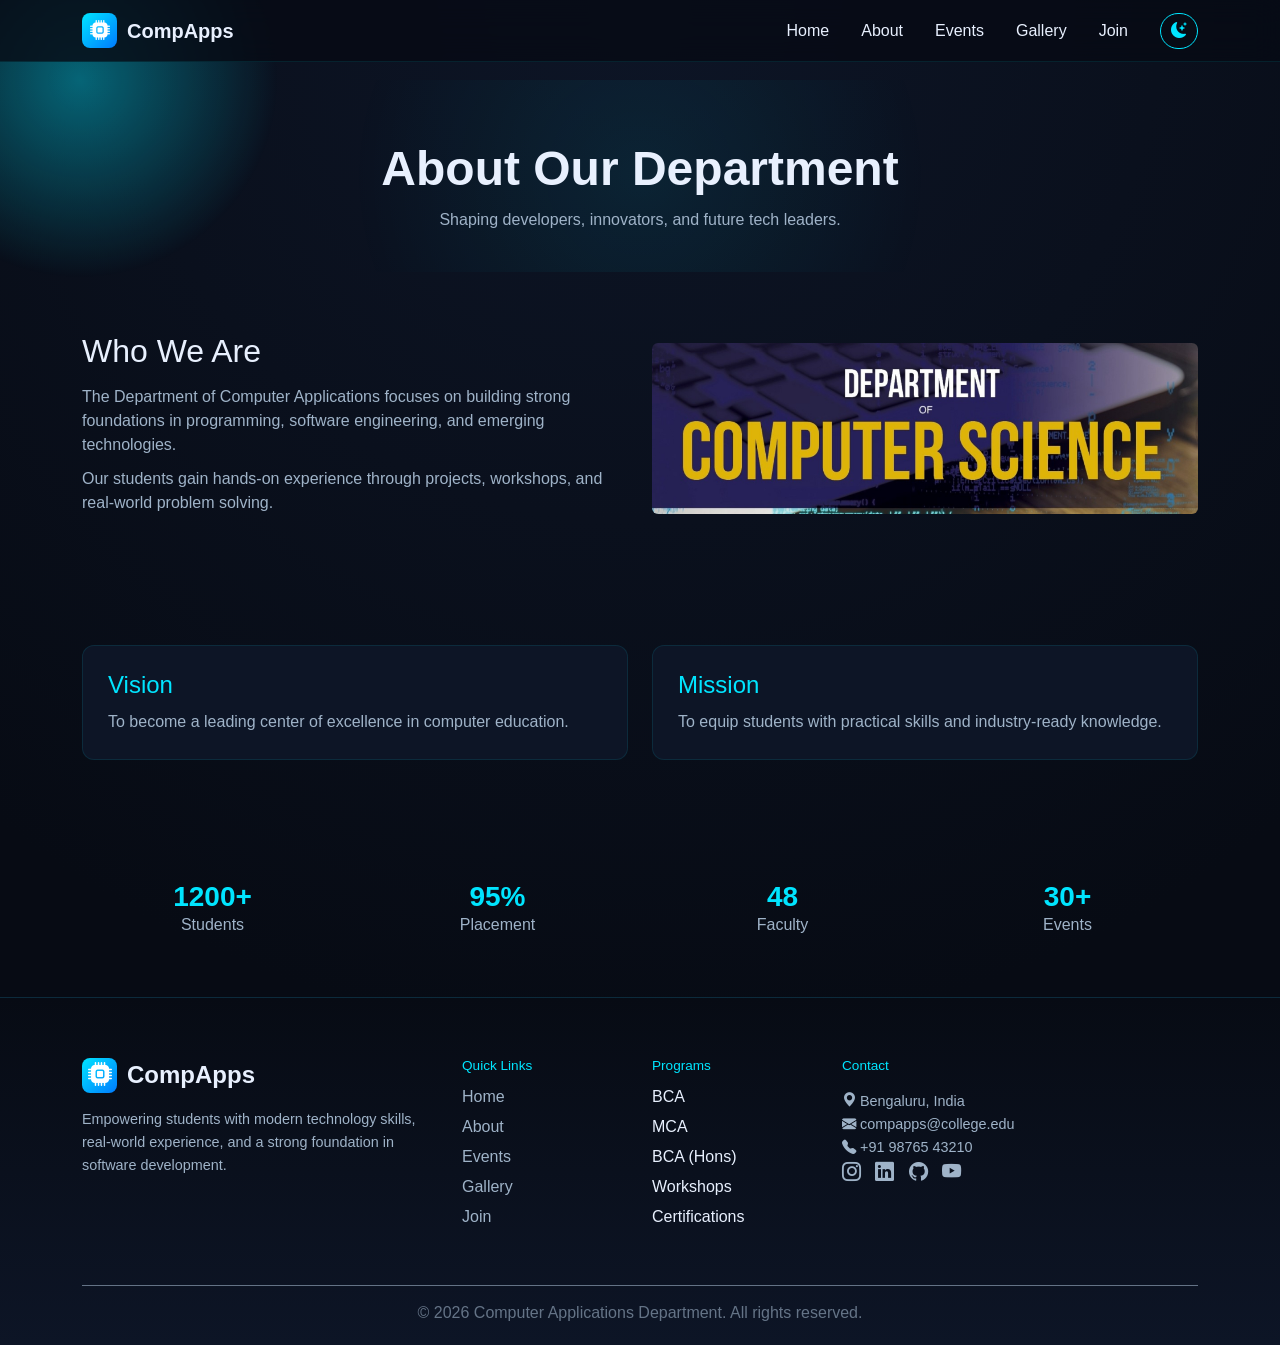
==== about.html @ 23bd20de "Stage1 project" ====
<!DOCTYPE html>
<html lang="en" data-theme="dark">
<head>
  <meta charset="UTF-8">
  <meta name="viewport" content="width=device-width, initial-scale=1.0">
  <title>About - CompApps</title>

  <!-- Bootstrap -->
  <link href="https://cdn.jsdelivr.net/npm/bootstrap@5.3.3/dist/css/bootstrap.min.css" rel="stylesheet">

  <!-- Icons -->
  <link href="https://cdn.jsdelivr.net/npm/bootstrap-icons@1.11.3/font/bootstrap-icons.css" rel="stylesheet">

  <!-- Styles -->
  <link rel="stylesheet" href="css/style.css">
  <link rel="stylesheet" href="css/components.css">
  <link rel="stylesheet" href="css/pages/about.css">
</head>

<body>

<!-- NAVBAR -->
<div id="navbar"></div>

<!-- HERO -->
<section class="about-hero text-center">
  <div class="container">
    <h1>About Our Department</h1>
    <p>Shaping developers, innovators, and future tech leaders.</p>
  </div>
</section>

<!-- MAIN -->
<section class="about-main">
  <div class="container">
    <div class="row align-items-center">

      <div class="col-lg-6">
        <h2>Who We Are</h2>
        <p>
          The Department of Computer Applications focuses on building strong
          foundations in programming, software engineering, and emerging technologies.
        </p>
        <p>
          Our students gain hands-on experience through projects, workshops,
          and real-world problem solving.
        </p>
      </div>

      <div class="col-lg-6">
        <img src="assets/images/CS Dept.jpeg" class="img-fluid rounded" alt="Computer Science Department">
      </div>

    </div>
  </div>
</section>

<!-- VALUES -->
<section class="about-values">
  <div class="container">
    <div class="row g-4">

      <div class="col-md-6">
        <div class="value-box">
          <h4>Vision</h4>
          <p>To become a leading center of excellence in computer education.</p>
        </div>
      </div>

      <div class="col-md-6">
        <div class="value-box">
          <h4>Mission</h4>
          <p>To equip students with practical skills and industry-ready knowledge.</p>
        </div>
      </div>

    </div>
  </div>
</section>

<!-- STATS -->
<section class="about-stats text-center">
  <div class="container">
    <div class="row">

      <div class="col-md-3">
        <h3>1200+</h3>
        <p>Students</p>
      </div>

      <div class="col-md-3">
        <h3>95%</h3>
        <p>Placement</p>
      </div>

      <div class="col-md-3">
        <h3>48</h3>
        <p>Faculty</p>
      </div>

      <div class="col-md-3">
        <h3>30+</h3>
        <p>Events</p>
      </div>

    </div>
  </div>
</section>

<!-- FOOTER -->
<div id="footer"></div>

<!-- JS -->
<script src="https://cdn.jsdelivr.net/npm/bootstrap@5.3.3/dist/js/bootstrap.bundle.min.js"></script>
<script src="js/main.js"></script>
<script src="js/theme.js"></script>

</body>
</html>
---- css/style.css ----
/* ================= RESET ================= */
*,
*::before,
*::after {
  box-sizing: border-box;
}

/* ================= THEME VARIABLES ================= */
:root {
  --bg: #070b14;
  --bg-soft: #0d1526;
  --text: #e8f0fe;
  --muted: #9fb3c8;
  --accent: #00e5ff;
  --accent-glow: rgba(0, 229, 255, 0.4);
  --nav-bg: rgba(7, 11, 20, 0.8);
}

[data-theme="light"] {
  --bg: #ffffff;
  --bg-soft: #f5f7fb;
  --text: #111;
  --muted: #555;
  --accent: #007bff;
  --accent-glow: rgba(0, 123, 255, 0.3);
  --nav-bg: rgba(255, 255, 255, 0.9);
}

/* ================= BODY ================= */
body {
  margin: 0;
  font-family: "Segoe UI", sans-serif;
  background: radial-gradient(circle at top, var(--bg-soft), var(--bg) 70%);
  color: var(--text);
  overflow-x: hidden;

  /* FIX for fixed navbar */
  padding-top: 80px;
}

/* ================= BACKGROUND GLOW ================= */
body::before {
  content: "";
  position: fixed;
  top: -120px;
  left: -120px;
  width: 400px;
  height: 400px;
  background: radial-gradient(circle, var(--accent-glow), transparent 70%);
  pointer-events: none;
  z-index: 0;
}

/* ================= TYPOGRAPHY ================= */
h1, h2, h3, h4, h5, h6 {
  color: var(--text);
  margin: 0;
}

p {
  color: var(--muted);
  margin: 0;
}

/* ================= LINKS ================= */
a {
  text-decoration: none;
  color: inherit;
}

/* ================= BUTTON FIX ================= */
.btn {
  transition: all 0.3s ease;
}
.btn:hover {
  transform: translateY(-2px);
  box-shadow: 0 5px 15px var(--accent-glow);
}

/* ================= HERO SECTION ================= */
.hero-section {
  min-height: 100vh;
  display: flex;
  align-items: center;
}

.hero-title {
  font-size: clamp(2.5rem, 5vw, 4rem);
  font-weight: 800;
}

.hero-title span {
  color: var(--accent);
}

.hero-subtitle {
  margin-top: 20px;
  max-width: 500px;
}

.hero-buttons {
  margin-top: 30px;
}

/* ================= VIDEO ================= */
.video-container {
  padding: 10px;
  border-radius: 16px;
  background: rgba(255, 255, 255, 0.03);
  backdrop-filter: blur(10px);
  border: 1px solid rgba(0, 229, 255, 0.1);
}

.homepage-hero-video__flex-video {
  width: 100%;
  border-radius: 12px;
  box-shadow: 0 0 40px var(--accent-glow);
}

/* ================= SECTION SPACING ================= */
section {
  position: relative;
  z-index: 1;
}

/* ================= ANIMATION ================= */
@keyframes fadeUp {
  from {
    opacity: 0;
    transform: translateY(30px);
  }
  to {
    opacity: 1;
    transform: translateY(0);
  }
}

/* ================= RESPONSIVE ================= */
@media (max-width: 991px) {
  .hero-section {
    text-align: center;
  }

  .hero-subtitle {
    margin-left: auto;
    margin-right: auto;
  }
}

@media (max-width: 768px) {
  .hero-title {
    font-size: 2rem;
  }
}
---- css/components.css ----
/* ================= NAVBAR ================= */
.navbar {
  background: var(--nav-bg);
  backdrop-filter: blur(14px);
  border-bottom: 1px solid rgba(0, 229, 255, 0.1);
  transition: background 0.3s ease, box-shadow 0.3s ease;
}

.nav-scrolled {
  padding: 6px 0;
  box-shadow: 0 5px 25px rgba(0, 0, 0, 0.3);
}

.navbar-brand {
  display: flex;
  align-items: center;
  gap: 10px;
  font-weight: bold;
  color: var(--text) !important;
}

.logo-box {
  width: 35px;
  height: 35px;
  background: linear-gradient(135deg, var(--accent), #007bff);
  display: flex;
  align-items: center;
  justify-content: center;
  border-radius: 8px;
  color: white;
}

/* NAV LINKS */
.nav-link {
  color: var(--text) !important;
  margin: 0 8px;
  position: relative;
}

.nav-link::after {
  content: "";
  position: absolute;
  bottom: -3px;
  left: 50%;
  width: 0%;
  height: 2px;
  background: var(--accent);
  transform: translateX(-50%);
  transition: width 0.3s ease;
}

.nav-link:hover::after,
.nav-link.active::after {
  width: 70%;
}

.nav-link:hover {
  color: var(--accent) !important;
}

/* THEME BUTTON */
#themeToggle {
  background: transparent;
  border: 1px solid var(--accent);
  color: var(--accent);
  padding: 5px 10px;
  border-radius: 20px;
  transition: all 0.3s ease;
}

#themeToggle:hover {
  background: var(--accent);
  color: #000;
}

/* MOBILE FIX */
@media (max-width: 991px) {
  .nav-link {
    margin: 10px 0;
  }
}

/* ================= FOOTER ================= */
.footer-section {
  background: linear-gradient(to top, var(--bg-soft), var(--bg));
  padding: 60px 0 20px;
  border-top: 1px solid rgba(0, 229, 255, 0.1);
}

.footer-brand {
  display: flex;
  align-items: center;
  gap: 10px;
  font-weight: 700;
}

.footer-text {
  margin-top: 15px;
  font-size: 0.9rem;
  line-height: 1.6;
  color: var(--muted);
}

.footer-title {
  color: var(--accent);
  font-size: 0.85rem;
  margin-bottom: 10px;
}

.footer-links {
  list-style: none;
  padding: 0;
}

.footer-links li {
  margin-bottom: 6px;
}

.footer-links a {
  text-decoration: none;
  color: var(--muted);
  transition: color 0.3s ease;
}

.footer-links a:hover {
  color: var(--accent);
}

.footer-social a {
  margin-right: 10px;
  font-size: 1.2rem;
  color: var(--muted);
  transition: color 0.3s ease, text-shadow 0.3s ease;
}

.footer-social a:hover {
  color: var(--accent);
  text-shadow: 0 0 10px var(--accent);
}

.footer-bottom {
  margin-top: 40px;
  border-top: 1px solid var(--muted);
  padding-top: 15px;
  text-align: center;
  opacity: 0.6;
}

/* ================= SHARED UTILITIES ================= */
.event-card {
  text-decoration: none;
  color: inherit;
}

/* ================= EVENT CARDS ================= */
.event-card {
  text-decoration: none;
  color: inherit;
}

.event-card .card {
  background: var(--bg-soft);
  border-radius: 12px;
  overflow: hidden;
  border: 1px solid rgba(0,229,255,0.1);
  transition: 0.3s;
}

.card-img-top {
  height: 200px;
  object-fit: cover;
}

.event-card img {
  transition: transform 0.5s ease;
}

.event-card:hover img {
  transform: scale(1.1);
}

.about-card:hover,
.event-card:hover .card {
  transform: translateY(-10px) scale(1.02);
  box-shadow: 
    0 10px 30px rgba(0,0,0,0.3),
    0 0 20px var(--accent-glow);
}

/* ================= GALLERY ================= */
.gallery-item {
  overflow: hidden;
  border-radius: 12px;
  position: relative;
}

.gallery-item img {
  width: 100%;
  height: 250px;
  object-fit: cover;
  transition: transform 0.4s ease;
}

.gallery-item:hover img {
  transform: scale(1.12);
}

.gallery-item::after {
  content: "";
  position: absolute;
  inset: 0;
  background: var(--accent-glow);
  opacity: 0;
  transition: 0.3s;
}

.gallery-item:hover::after {
  opacity: 1;
  backdrop-filter: blur(2px);
}
---- css/pages/about.css ----
/* HERO */
.about-hero {
  padding: 60px 0 40px;
text-align: center;
  max-width: 800px;
  margin: 0 auto;  background: radial-gradient(circle at center, rgba(0,229,255,0.08), transparent 70%);
}

.about-hero h1 {
  font-size: clamp(2.2rem, 4vw, 3rem);
  font-weight: 700;
}

.about-hero p {
  margin-top: 10px;
  color: var(--muted);
}
/* MAIN SECTION */
.about-main {
  padding: 60px 0;
}

.about-main h2 {
  margin-bottom: 15px;
}

.about-main p {
  margin-bottom: 10px;
  color: var(--muted);
}

/* IMAGE */
.about-main img {
  border-radius: 12px;
}

/* VALUES */
.about-values {
  padding: 60px 0;
}

.value-box {
  background: var(--bg-soft);
  padding: 25px;
  border-radius: 12px;
  border: 1px solid rgba(0,229,255,0.1);
  transition: 0.3s;
}

.value-box:hover {
  transform: translateY(-5px);
  border-color: var(--accent);
}

.value-box h4 {
  color: var(--accent);
  margin-bottom: 10px;
}

.value-box p {
  color: var(--muted);
}

/* STATS */
.about-stats {
  padding: 60px 0;
}

.about-stats h3 {
  color: var(--accent);
  font-weight: 700;
}

.about-stats p {
  color: var(--muted);
}

/* RESPONSIVE */
@media (max-width: 991px) {
  .about-main {
    text-align: center;
  }
}
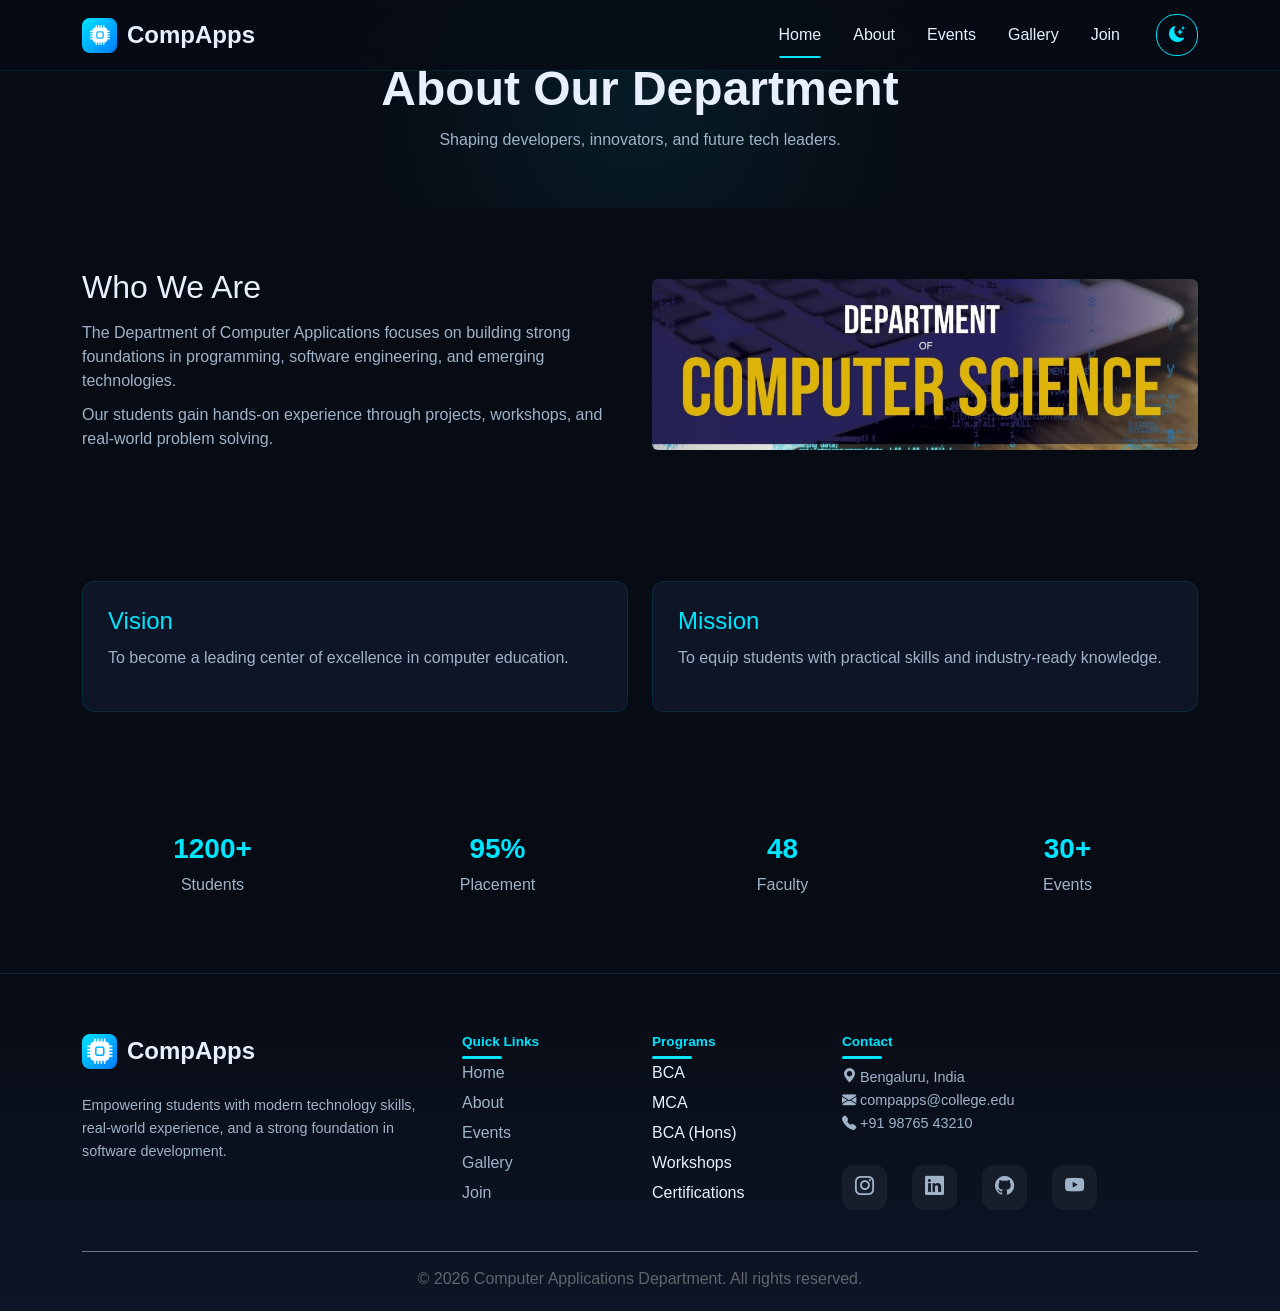
==== commit 825f6051: "Update home page and add carousel" ====
--- a/about.html
+++ b/about.html
@@ -19,9 +19,83 @@
 
 <body>
 
-<!-- NAVBAR -->
-<div id="navbar"></div>
-
+<!-- ================= NAVBAR ================= -->
+
+  <nav class="navbar navbar-expand-lg fixed-top custom-navbar">
+
+    <div class="container">
+
+      <!-- LOGO -->
+      <a class="navbar-brand" href="#">
+
+        <div class="logo-box">
+          <i class="bi bi-cpu-fill"></i>
+        </div>
+
+        <span class="logo-text">
+          CompApps
+        </span>
+
+      </a>
+
+      <!-- MOBILE TOGGLE -->
+      <button class="navbar-toggler border-0" type="button" data-bs-toggle="collapse" data-bs-target="#navMenu">
+
+        <i class="bi bi-list"></i>
+
+      </button>
+
+      <!-- NAV MENU -->
+      <div class="collapse navbar-collapse" id="navMenu">
+
+        <ul class="navbar-nav ms-auto align-items-lg-center">
+
+          <li class="nav-item">
+            <a class="nav-link active" href="#heroCarousel">
+              Home
+            </a>
+          </li>
+
+          <li class="nav-item">
+            <a class="nav-link" href="#about">
+              About
+            </a>
+          </li>
+
+          <li class="nav-item">
+            <a class="nav-link" href="#events">
+              Events
+            </a>
+          </li>
+
+          <li class="nav-item">
+            <a class="nav-link" href="#gallery">
+              Gallery
+            </a>
+          </li>
+
+          <li class="nav-item">
+            <a class="nav-link" href="#contact">
+              Join
+            </a>
+          </li>
+
+        </ul>
+
+        <!-- THEME BUTTON -->
+        <button id="themeToggle">
+
+          <i class="bi bi-moon-stars-fill"></i>
+
+        </button>
+
+      </div>
+
+    </div>
+
+  </nav>
+
+  
 <!-- HERO -->
 <section class="about-hero text-center">
   <div class="container">
@@ -108,7 +182,50 @@
 </section>
 
 <!-- FOOTER -->
-<div id="footer"></div>
+<footer class="footer-section">
+        <div class="container">
+            <div class="row g-4"> <!-- BRAND -->
+                <div class="col-lg-4">
+                    <h4 class="footer-brand"> <span class="logo-box"><i class="bi bi-cpu-fill"></i></span> CompApps
+                    </h4>
+                    <p class="footer-text"> Empowering students with modern technology skills, real-world experience,
+                        and a strong foundation in software development. </p>
+                </div> <!-- QUICK LINKS -->
+                <div class="col-6 col-lg-2">
+                    <h6 class="footer-title">Quick Links</h6>
+                    <ul class="footer-links">
+                        <li><a href="index.html">Home</a></li>
+                        <li><a href="about.html">About</a></li>
+                        <li><a href="events.html">Events</a></li>
+                        <li><a href="gallery.html">Gallery</a></li>
+                        <li><a href="contact.html">Join</a></li>
+                    </ul>
+                </div> <!-- PROGRAMS -->
+                <div class="col-6 col-lg-2">
+                    <h6 class="footer-title">Programs</h6>
+                    <ul class="footer-links">
+                        <li>BCA</li>
+                        <li>MCA</li>
+                        <li>BCA (Hons)</li>
+                        <li>Workshops</li>
+                        <li>Certifications</li>
+                    </ul>
+                </div> <!-- CONTACT -->
+                <div class="col-lg-4">
+                    <h6 class="footer-title">Contact</h6>
+                    <p class="footer-text"> <i class="bi bi-geo-alt-fill"></i> Bengaluru, India<br> <i
+                            class="bi bi-envelope-fill"></i> compapps@college.edu<br> <i
+                            class="bi bi-telephone-fill"></i> +91 98765 43210 </p> <!-- SOCIAL -->
+                    <div class="footer-social"> <a href="#"><i class="bi bi-instagram"></i></a> <a href="#"><i
+                                class="bi bi-linkedin"></i></a> <a href="#"><i class="bi bi-github"></i></a> <a
+                            href="#"><i class="bi bi-youtube"></i></a> </div>
+                </div>
+            </div> <!-- BOTTOM -->
+            <div class="footer-bottom text-center">
+                <p>© 2026 Computer Applications Department. All rights reserved.</p>
+            </div>
+        </div>
+    </footer>
 
 <!-- JS -->
 <script src="https://cdn.jsdelivr.net/npm/bootstrap@5.3.3/dist/js/bootstrap.bundle.min.js"></script>
--- a/css/style.css
+++ b/css/style.css
@@ -1,154 +1,1466 @@
-/* ================= RESET ================= */
-*,
-*::before,
-*::after {
+* {
+  margin: 0;
+  padding: 0;
   box-sizing: border-box;
 }
 
 /* ================= THEME VARIABLES ================= */
+
 :root {
   --bg: #070b14;
   --bg-soft: #0d1526;
+
   --text: #e8f0fe;
   --muted: #9fb3c8;
+
   --accent: #00e5ff;
   --accent-glow: rgba(0, 229, 255, 0.4);
-  --nav-bg: rgba(7, 11, 20, 0.8);
+
+  --nav-bg: rgba(7, 11, 20, 0.75);
+
+  --input-bg: rgba(255, 255, 255, 0.04);
+  --input-border: rgba(255, 255, 255, 0.08);
+  --form-bg: rgba(255, 255, 255, 0.04);
 }
 
 [data-theme="light"] {
   --bg: #ffffff;
-  --bg-soft: #f5f7fb;
-  --text: #111;
-  --muted: #555;
+  --bg-soft: #f4f7fb;
+
+  --text: #111111;
+  --muted: #555555;
+
   --accent: #007bff;
   --accent-glow: rgba(0, 123, 255, 0.3);
-  --nav-bg: rgba(255, 255, 255, 0.9);
+
+  --nav-bg: rgba(255, 255, 255, 0.85);
+
+  --input-bg: #ffffff;
+  --input-border: rgba(0, 0, 0, 0.1);
+  --form-bg: #f5f7fb;
+}
+
+html {
+
+  scroll-behavior: smooth;
+
 }
 
 /* ================= BODY ================= */
+
 body {
-  margin: 0;
   font-family: "Segoe UI", sans-serif;
-  background: radial-gradient(circle at top, var(--bg-soft), var(--bg) 70%);
+
+  background: var(--bg);
   color: var(--text);
-  overflow-x: hidden;
-
-  /* FIX for fixed navbar */
-  padding-top: 80px;
-}
-
-/* ================= BACKGROUND GLOW ================= */
-body::before {
-  content: "";
-  position: fixed;
-  top: -120px;
-  left: -120px;
-  width: 400px;
-  height: 400px;
-  background: radial-gradient(circle, var(--accent-glow), transparent 70%);
-  pointer-events: none;
-  z-index: 0;
-}
-
-/* ================= TYPOGRAPHY ================= */
-h1, h2, h3, h4, h5, h6 {
-  color: var(--text);
-  margin: 0;
-}
-
-p {
-  color: var(--muted);
-  margin: 0;
-}
-
-/* ================= LINKS ================= */
-a {
-  text-decoration: none;
-  color: inherit;
-}
-
-/* ================= BUTTON FIX ================= */
-.btn {
-  transition: all 0.3s ease;
-}
-.btn:hover {
-  transform: translateY(-2px);
-  box-shadow: 0 5px 15px var(--accent-glow);
-}
-
-/* ================= HERO SECTION ================= */
-.hero-section {
+
   min-height: 100vh;
+}
+
+/* ================= NAVBAR ================= */
+
+.custom-navbar {
+  background: var(--nav-bg);
+
+  backdrop-filter: blur(14px);
+
+  border-bottom: 1px solid rgba(255, 255, 255, 0.08);
+
+  padding: 14px 0;
+
+  transition: 0.3s ease;
+}
+
+/* LOGO */
+
+.navbar-brand {
   display: flex;
   align-items: center;
-}
-
-.hero-title {
-  font-size: clamp(2.5rem, 5vw, 4rem);
+  justify-content: center;
+
+  gap: 12px;
+
+  text-decoration: none;
+
+  margin: 0;
+
+  padding: 0;
+}
+
+/* LOGO BOX */
+
+.logo-box {
+  width: 42px;
+  height: 42px;
+
+  display: flex;
+  align-items: center;
+  justify-content: center;
+
+  border-radius: 12px;
+
+  background: linear-gradient(135deg, var(--accent), #007bff);
+
+  color: white;
+
+  flex-shrink: 0;
+}
+
+/* TEXT */
+
+.logo-text {
+  display: flex;
+  align-items: center;
+
+  margin: 0;
+
+  padding: 0;
+
+  line-height: 1;
+
+  color: var(--text);
+
+  font-size: 1.5rem;
+  font-weight: 700;
+}
+
+/* NAV LINKS */
+
+.nav-link {
+  color: var(--text) !important;
+
+  margin: 0 10px;
+
+  font-weight: 500;
+
+  position: relative;
+
+  transition: 0.3s ease;
+}
+
+/* UNDERLINE EFFECT */
+
+.nav-link::after {
+  content: "";
+
+  position: absolute;
+
+  left: 50%;
+  bottom: -6px;
+
+  width: 0%;
+  height: 2px;
+
+  background: var(--accent);
+
+  transform: translateX(-50%);
+
+  transition: 0.3s ease;
+}
+
+.nav-link:hover::after,
+.nav-link.active::after {
+  width: 70%;
+}
+
+.nav-link:hover {
+  color: var(--accent) !important;
+}
+
+/* MOBILE TOGGLE */
+
+.navbar-toggler {
+  color: var(--text);
+
+  font-size: 1.8rem;
+}
+
+.navbar-toggler:focus {
+  box-shadow: none;
+}
+.navbar-toggler i {
+  color: var(--text);
+}
+
+/* THEME BUTTON */
+
+#themeToggle {
+  margin-left: 20px;
+
+  width: 42px;
+  height: 42px;
+
+  border-radius: 50%;
+
+  border: 1px solid var(--accent);
+
+  background: transparent;
+
+  color: var(--accent);
+
+  transition: 0.3s ease;
+}
+
+#themeToggle:hover {
+  background: var(--accent);
+
+  color: #000;
+
+  box-shadow: 0 0 20px var(--accent-glow);
+}
+
+/* ================= MOBILE ================= */
+
+@media (max-width: 991px) {
+  .navbar-collapse {
+    margin-top: 20px;
+
+    background: var(--bg-soft);
+
+    padding: 20px;
+
+    border-radius: 16px;
+  }
+
+  .nav-link {
+    margin: 12px 0;
+  }
+
+  #themeToggle {
+    margin-top: 15px;
+
+    margin-left: 0;
+  }
+}
+
+/* ================= HERO CAROUSEL ================= */
+
+.hero-carousel-section {
+  position: relative;
+}
+
+.carousel-item {
+  height: 100vh;
+  transition:
+    transform 1.4s ease-in-out,
+    opacity 1.4s ease-in-out;
+}
+
+.carousel-img {
+  width: 100%;
+  height: 95vh;
+
+  object-fit: cover;
+
+  animation: zoomEffect 8s linear infinite;
+}
+
+/* OVERLAY */
+
+.carousel-overlay {
+  position: absolute;
+
+  inset: 0;
+
+  background: linear-gradient(
+    to right,
+    rgba(0, 0, 0, 0.82),
+    rgba(0, 0, 0, 0.45),
+    rgba(0, 0, 0, 0.65)
+  );
+}
+
+/* CAPTION */
+
+.custom-caption {
+  position: absolute;
+
+  top: 50%;
+  left: 50%;
+
+  transform: translate(-50%, -50%);
+
+  width: 100%;
+
+  text-align: center;
+
+  z-index: 2;
+}
+
+/* TITLE */
+
+.custom-caption h1 {
+  font-size: clamp(3rem, 6vw, 5rem);
+
   font-weight: 800;
-}
-
-.hero-title span {
+
+  color: #fff;
+
+  line-height: 1.2;
+}
+
+.custom-caption h1 span {
   color: var(--accent);
 }
 
-.hero-subtitle {
-  margin-top: 20px;
-  max-width: 500px;
-}
+/* TEXT */
+
+.custom-caption p {
+  max-width: 750px;
+
+  margin: 25px auto;
+
+  color: #f1f1f1;
+
+  font-size: 1.1rem;
+
+  line-height: 1.7;
+}
+
+/* BUTTONS */
+
+/* ================= HERO BUTTONS ================= */
 
 .hero-buttons {
+
   margin-top: 30px;
-}
-
-/* ================= VIDEO ================= */
-.video-container {
-  padding: 10px;
-  border-radius: 16px;
-  background: rgba(255, 255, 255, 0.03);
+
+  display: flex;
+
+  justify-content: center;
+
+  align-items: center;
+
+  gap: 18px;
+
+  flex-wrap: wrap;
+
+}
+
+.hero-buttons .btn {
+
+  min-width: 180px;
+
+  padding: 14px 26px;
+
+  font-weight: 600;
+
+  border-radius: 12px;
+
+  transition: 0.3s ease;
+
+}
+
+/* PRIMARY */
+
+.hero-buttons .btn-primary {
+
+  background: var(--accent);
+
+  border: none;
+
+  color: #000;
+
+}
+
+/* LIGHT BUTTON */
+
+.hero-buttons .btn-light {
+
+  background: rgba(255,255,255,0.12);
+
   backdrop-filter: blur(10px);
-  border: 1px solid rgba(0, 229, 255, 0.1);
-}
-
-.homepage-hero-video__flex-video {
-  width: 100%;
-  border-radius: 12px;
-  box-shadow: 0 0 40px var(--accent-glow);
-}
-
-/* ================= SECTION SPACING ================= */
-section {
-  position: relative;
-  z-index: 1;
-}
-
-/* ================= ANIMATION ================= */
-@keyframes fadeUp {
+
+  border: 1px solid rgba(255,255,255,0.2);
+
+  color: #fff;
+
+}
+
+/* HOVER */
+
+.hero-buttons .btn:hover {
+
+  transform: translateY(-4px);
+
+}
+
+/* MOBILE */
+
+@media (max-width: 768px) {
+
+  .hero-buttons {
+
+    flex-direction: column;
+
+    gap: 14px;
+
+    width: 100%;
+
+  }
+
+  .hero-buttons .btn {
+
+    width: 100%;
+
+    max-width: 320px;
+
+  }
+
+}
+
+/* INDICATORS */
+
+.carousel-indicators [data-bs-target] {
+  width: 12px;
+  height: 12px;
+
+  border-radius: 50%;
+}
+
+/* CONTROLS */
+
+.carousel-control-prev,
+.carousel-control-next {
+  width: 8%;
+}
+
+/* ZOOM EFFECT */
+
+@keyframes zoomEffect {
+  from {
+    transform: scale(1);
+  }
+
+  to {
+    transform: scale(1.08);
+  }
+}
+
+/* HERO CONTENT ANIMATION */
+
+.carousel-item.active .custom-caption {
+  animation: heroFade 1.2s ease;
+}
+
+@keyframes heroFade {
   from {
     opacity: 0;
-    transform: translateY(30px);
-  }
+
+    transform: translate(-50%, -40%);
+  }
+
   to {
     opacity: 1;
-    transform: translateY(0);
-  }
-}
-
-/* ================= RESPONSIVE ================= */
+
+    transform: translate(-50%, -50%);
+  }
+}
+
+/* MOBILE */
+
+@media (max-width: 768px) {
+  .carousel-item,
+  .carousel-img {
+    height: 95vh;
+  }
+  .custom-caption {
+    padding: 0 15px;
+  }
+  .custom-caption h1 {
+    font-size: 2rem;
+  }
+
+  .custom-caption p {
+    font-size: 1rem;
+
+    padding: 0 20px;
+    max-width: 760px;
+
+    margin: 15px auto;
+
+    line-height: 1.7;
+  }
+
+  .hero-buttons .btn {
+    margin-top: 10px;
+    width: 100%;
+  }
+
+  .carousel-control-prev,
+  .carousel-control-next {
+    display: none;
+  }
+}
+
+/* HERO BADGE */
+
+.hero-badge {
+  display: inline-block;
+
+  margin-bottom: 20px;
+
+  padding: 8px 18px;
+
+  border-radius: 30px;
+
+  background: rgba(255, 255, 255, 0.12);
+
+  backdrop-filter: blur(10px);
+
+  color: #fff;
+
+  font-size: 0.85rem;
+
+  letter-spacing: 1px;
+
+  border: 1px solid rgba(255, 255, 255, 0.15);
+}
+
+/* EXTRA INFO */
+
+.hero-info {
+  display: flex;
+
+  justify-content: center;
+
+  gap: 40px;
+
+  margin-top: 18px;
+
+  flex-wrap: wrap;
+}
+
+.hero-info div {
+  text-align: center;
+}
+
+.hero-info h5 {
+  font-size: 1.8rem;
+
+  font-weight: 700;
+
+  color: var(--accent);
+
+  margin-bottom: 5px;
+}
+
+.hero-info span {
+  color: #ddd;
+
+  font-size: 0.95rem;
+}
+
+/* BETTER SPACING */
+
+.custom-caption {
+  position: absolute;
+
+  top: 50%;
+  left: 50%;
+
+  transform: translate(-50%, -50%);
+
+  width: 100%;
+  max-width: 900px;
+
+  padding: 0 20px;
+
+  text-align: center;
+
+  z-index: 2;
+}
+
+/* BETTER TEXT WIDTH */
+
+.custom-caption p {
+  max-width: 780px;
+}
+
+/* MOBILE */
+
+@media (max-width: 768px) {
+  .hero-info {
+    gap: 20px;
+
+    flex-wrap: wrap;
+  }
+
+  .hero-info h5 {
+    font-size: 1.2rem;
+  }
+
+  .hero-badge {
+    font-size: 0.75rem;
+  }
+}
+
+/* ================= ABOUT SECTION ================= */
+
+.about-section {
+  padding: 100px 0;
+
+  background: var(--bg);
+}
+
+/* BADGE */
+
+.section-badge {
+  display: inline-block;
+
+  padding: 8px 18px;
+
+  border-radius: 30px;
+
+  background: rgba(255, 255, 255, 0.06);
+
+  border: 1px solid rgba(255, 255, 255, 0.08);
+
+  color: var(--accent);
+
+  font-size: 0.85rem;
+
+  letter-spacing: 1px;
+
+  margin-bottom: 20px;
+}
+
+/* TITLE */
+
+.about-title {
+  font-size: clamp(2.2rem, 4vw, 3.4rem);
+
+  font-weight: 800;
+
+  line-height: 1.3;
+
+  color: var(--text);
+
+  margin-bottom: 25px;
+}
+
+/* TEXT */
+
+.about-text {
+  color: var(--muted);
+
+  line-height: 1.8;
+
+  margin-bottom: 18px;
+
+  font-size: 1rem;
+}
+
+/* HIGHLIGHTS */
+
+.about-highlights {
+  margin-top: 30px;
+}
+
+.highlight-item {
+  display: flex;
+
+  align-items: center;
+
+  gap: 12px;
+
+  margin-bottom: 18px;
+}
+
+.highlight-item i {
+  color: var(--accent);
+
+  font-size: 1.1rem;
+}
+
+.highlight-item span {
+  color: var(--text);
+}
+
+/* BUTTON */
+
+.about-btn {
+  margin-top: 20px;
+
+  padding: 12px 26px;
+
+  font-weight: 600;
+}
+
+/* VIDEO CONTAINER */
+
+.about-video-container {
+  position: relative;
+
+  overflow: hidden;
+
+  border-radius: 24px;
+
+  border: 1px solid rgba(255, 255, 255, 0.08);
+
+  background: var(--bg-soft);
+
+  box-shadow: 0 20px 50px rgba(0, 0, 0, 0.35);
+}
+
+/* VIDEO */
+
+.about-video {
+  width: 100%;
+
+  display: block;
+
+  border-radius: 24px;
+}
+
+/* MOBILE */
+
 @media (max-width: 991px) {
-  .hero-section {
+  .about-section {
     text-align: center;
   }
 
-  .hero-subtitle {
-    margin-left: auto;
-    margin-right: auto;
-  }
-}
+  .highlight-item {
+    justify-content: center;
+  }
+
+  .about-video-container {
+    margin-top: 20px;
+  }
+}
+
+/* ================= EVENTS SECTION ================= */
+
+.events-section {
+  padding: 100px 0;
+
+  background: var(--bg-soft);
+}
+
+/* HEADER */
+
+.section-header {
+  margin-bottom: 60px;
+}
+
+.section-title {
+  font-size: clamp(2.2rem, 4vw, 3.4rem);
+
+  font-weight: 800;
+
+  margin-top: 20px;
+
+  color: var(--text);
+}
+
+.section-subtitle {
+  max-width: 700px;
+
+  margin: 20px auto 0;
+
+  color: var(--muted);
+
+  line-height: 1.8;
+}
+
+/* CARD LINK */
+
+.event-card-link {
+  text-decoration: none;
+}
+
+/* EVENT CARD */
+
+.event-card {
+  background: rgba(255, 255, 255, 0.04);
+
+  border: 1px solid rgba(255, 255, 255, 0.08);
+
+  border-radius: 24px;
+
+  overflow: hidden;
+
+  transition: 0.4s ease;
+
+  height: 100%;
+
+  backdrop-filter: blur(12px);
+}
+
+/* IMAGE */
+
+.event-card img {
+  width: 100%;
+
+  height: 240px;
+
+  object-fit: cover;
+
+  transition: 0.5s ease;
+}
+
+/* CONTENT */
+
+.event-content {
+  padding: 25px;
+}
+
+/* TAG */
+
+.event-tag {
+  display: inline-block;
+
+  padding: 6px 14px;
+
+  border-radius: 30px;
+
+  background: rgba(0, 229, 255, 0.12);
+
+  color: var(--accent);
+
+  font-size: 0.8rem;
+
+  margin-bottom: 18px;
+}
+
+/* TITLE */
+
+.event-content h4 {
+  color: var(--text);
+
+  font-weight: 700;
+
+  margin-bottom: 15px;
+}
+
+/* TEXT */
+
+.event-content p {
+  color: var(--muted);
+
+  line-height: 1.7;
+}
+
+/* HOVER */
+
+.event-card:hover {
+  transform: translateY(-12px);
+
+  border-color: rgba(0, 229, 255, 0.35);
+
+  box-shadow: 0 25px 50px rgba(0, 0, 0, 0.35);
+}
+
+.event-card:hover img {
+  transform: scale(1.08);
+}
+
+/* BUTTON */
+
+.events-btn {
+  padding: 12px 28px;
+
+  font-weight: 600;
+}
+
+/* MOBILE */
 
 @media (max-width: 768px) {
-  .hero-title {
-    font-size: 2rem;
-  }
+  .event-card img {
+    height: 220px;
+  }
+}
+
+/* ================= GALLERY SECTION ================= */
+
+.gallery-section {
+
+  padding: 100px 0;
+
+  background: var(--bg);
+
+}
+
+/* GRID */
+
+.gallery-grid {
+
+  display: grid;
+
+  grid-template-columns: repeat(3, 1fr);
+
+  gap: 20px;
+
+}
+
+/* ITEM */
+
+.gallery-item {
+
+  position: relative;
+
+  overflow: hidden;
+
+  border-radius: 24px;
+
+  height: 280px;
+
+  cursor: pointer;
+
+}
+
+/* LARGE ITEM */
+
+.gallery-item.large {
+
+  grid-column: span 2;
+
+}
+
+/* IMAGE */
+
+.gallery-item img {
+
+  width: 100%;
+  height: 100%;
+
+  object-fit: cover;
+
+  transition: transform 0.6s ease;
+
+}
+
+/* OVERLAY */
+
+.gallery-item::before {
+
+  content: "";
+
+  position: absolute;
+
+  inset: 0;
+
+  background: linear-gradient(
+    to top,
+    rgba(0,0,0,0.55),
+    transparent
+  );
+
+  opacity: 0;
+
+  transition: 0.4s ease;
+
+  z-index: 1;
+
+}
+
+/* HOVER */
+
+.gallery-item:hover img {
+
+  transform: scale(1.08);
+
+}
+
+.gallery-item:hover::before {
+
+  opacity: 1;
+
+}
+
+/* BUTTON */
+
+.gallery-btn {
+
+  padding: 12px 28px;
+
+  font-weight: 600;
+
+}
+
+/* MOBILE */
+
+@media (max-width: 991px) {
+
+  .gallery-grid {
+
+    grid-template-columns: repeat(2, 1fr);
+
+  }
+
+  .gallery-item.large {
+
+    grid-column: span 2;
+
+  }
+
+}
+
+@media (max-width: 768px) {
+
+  .gallery-grid {
+
+    grid-template-columns: 1fr;
+
+  }
+
+  .gallery-item,
+  .gallery-item.large {
+
+    grid-column: span 1;
+
+    height: 240px;
+
+  }
+
+}
+
+/* ================= CONTACT SECTION ================= */
+
+.contact-section {
+  padding: 100px 0;
+
+  background: var(--bg);
+}
+
+/* TITLE */
+
+.contact-title {
+  font-size: clamp(2.2rem, 4vw, 3.4rem);
+
+  font-weight: 800;
+
+  margin: 25px 0;
+
+  color: var(--text);
+}
+
+/* TEXT */
+
+.contact-text {
+  color: var(--muted);
+
+  line-height: 1.8;
+
+  margin-bottom: 35px;
+}
+
+/* CONTACT INFO */
+
+.contact-info {
+  display: flex;
+
+  flex-direction: column;
+
+  gap: 20px;
+}
+
+.info-item {
+  display: flex;
+
+  align-items: center;
+
+  gap: 15px;
+}
+
+.info-item i {
+  width: 50px;
+  height: 50px;
+
+  display: flex;
+  align-items: center;
+  justify-content: center;
+
+  border-radius: 12px;
+
+  background: rgba(0, 229, 255, 0.1);
+
+  color: var(--accent);
+
+  font-size: 1.2rem;
+}
+
+/* FORM */
+
+.contact-form {
+  background: var(--form-bg);
+
+  border: 1px solid var(--input-border);
+
+  padding: 40px;
+
+  border-radius: 24px;
+
+  backdrop-filter: blur(12px);
+
+  box-shadow: 0 20px 50px rgba(0, 0, 0, 0.3);
+}
+
+/* INPUT */
+
+.form-control {
+  background: var(--input-bg);
+
+  border: 1px solid var(--input-border);
+
+  color: var(--text);
+
+  padding: 14px 18px;
+
+  border-radius: 12px;
+
+  transition: 0.3s ease;
+}
+
+/* PLACEHOLDER */
+
+.form-control::placeholder {
+  color: var(--muted);
+}
+
+/* SELECT OPTION */
+
+.form-control option {
+
+  color: #000;
+
+}
+
+/* FOCUS */
+
+.form-control:focus {
+  border-color: var(--accent);
+
+  box-shadow: 0 0 15px rgba(0, 229, 255, 0.15);
+
+  background: var(--input-bg);
+
+  color: var(--text);
+}
+
+textarea.form-control,
+select.form-control {
+
+  resize: none;
+
+  appearance: none;
+
+}
+
+/* BUTTON */
+
+.contact-btn {
+  width: 100%;
+
+  padding: 14px;
+
+  font-weight: 600;
+
+  border-radius: 12px;
+}
+
+/* ERROR */
+
+.error {
+  color: #ff5c5c;
+
+  display: block;
+
+  margin-top: 6px;
+
+  font-size: 0.85rem;
+}
+
+/* MOBILE */
+
+@media (max-width: 768px) {
+  .contact-form {
+    padding: 25px;
+  }
+
+  .contact-section {
+    text-align: center;
+  }
+
+  .info-item {
+    justify-content: center;
+  }
+}
+
+/* ================= FOOTER ================= */
+
+.footer-section {
+
+  padding: 100px 0 30px;
+
+  background:
+    linear-gradient(
+      to top,
+      rgba(0,0,0,0.95),
+      rgba(0,0,0,0.85)
+    );
+
+  position: relative;
+
+  overflow: hidden;
+
+}
+
+/* BRAND */
+
+.footer-brand {
+
+  display: flex;
+
+  align-items: center;
+
+  gap: 14px;
+
+  text-decoration: none;
+
+  margin-bottom: 25px;
+
+}
+
+.footer-brand span {
+
+  font-size: 1.6rem;
+
+  font-weight: 700;
+
+  color: #fff;
+
+}
+
+/* TEXT */
+
+.footer-text {
+
+  color: #b5b5b5;
+
+  line-height: 1.8;
+
+  margin-bottom: 30px;
+
+}
+
+/* TITLES */
+
+.footer-title {
+
+  color: #fff;
+
+  font-weight: 700;
+
+  margin-bottom: 25px;
+
+  position: relative;
+
+}
+
+/* UNDERLINE */
+
+.footer-title::after {
+
+  content: "";
+
+  position: absolute;
+
+  left: 0;
+  bottom: -8px;
+
+  width: 40px;
+  height: 3px;
+
+  background: var(--accent);
+
+  border-radius: 20px;
+
+}
+
+/* LINKS */
+
+.footer-links {
+
+  list-style: none;
+
+  padding: 0;
+  margin: 0;
+
+}
+
+.footer-links li {
+
+  margin-bottom: 14px;
+
+}
+
+/* LINK */
+
+.footer-links a {
+
+  color: #b5b5b5;
+
+  text-decoration: none;
+
+  transition: 0.3s ease;
+
+  position: relative;
+
+}
+
+/* HOVER */
+
+.footer-links a:hover {
+
+  color: var(--accent);
+
+  padding-left: 8px;
+
+}
+
+/* SOCIAL */
+
+.footer-social {
+
+  display: flex;
+
+  gap: 15px;
+
+}
+
+/* ICON */
+
+.footer-social a {
+
+  width: 45px;
+  height: 45px;
+
+  display: flex;
+  align-items: center;
+  justify-content: center;
+
+  border-radius: 12px;
+
+  background: rgba(255,255,255,0.05);
+
+  color: #fff;
+
+  font-size: 1.1rem;
+
+  transition: 0.4s ease;
+
+}
+
+/* ICON HOVER */
+
+.footer-social a:hover {
+
+  background: var(--accent);
+
+  color: #000;
+
+  transform: translateY(-6px);
+
+  box-shadow: 0 10px 25px rgba(0,229,255,0.3);
+
+}
+
+/* CONTACT */
+
+.footer-contact {
+
+  display: flex;
+
+  flex-direction: column;
+
+  gap: 18px;
+
+}
+
+/* CONTACT ITEM */
+
+.footer-contact-item {
+
+  display: flex;
+
+  align-items: center;
+
+  gap: 14px;
+
+  color: #b5b5b5;
+
+}
+
+/* ICON */
+
+.footer-contact-item i {
+
+  color: var(--accent);
+
+  font-size: 1.1rem;
+
+}
+
+/* BOTTOM */
+
+.footer-bottom {
+
+  margin-top: 70px;
+
+  padding-top: 25px;
+
+  border-top:
+    1px solid rgba(255,255,255,0.08);
+
+  text-align: center;
+
+}
+
+/* COPYRIGHT */
+
+.footer-bottom p {
+
+  color: #999;
+
+  margin: 0;
+
+}
+
+/* RESPONSIVE */
+
+@media (max-width: 768px) {
+
+  .footer-section {
+
+    text-align: center;
+
+  }
+
+  .footer-brand {
+
+    justify-content: center;
+
+  }
+
+  .footer-social {
+
+    justify-content: center;
+
+  }
+
+  .footer-contact-item {
+
+    justify-content: center;
+
+  }
+
+  .footer-title::after {
+
+    left: 50%;
+
+    transform: translateX(-50%);
+
+  }
+
 }
--- a/css/components.css
+++ b/css/components.css
@@ -80,6 +80,21 @@
   }
 }
 
+/* MOBILE NAV TOGGLER */
+.navbar-toggler {
+  border: none;
+  color: var(--text);
+  font-size: 1.5rem;
+}
+
+.navbar-toggler:focus {
+  box-shadow: none;
+}
+
+.navbar-toggler i {
+  color: var(--text);
+}
+
 /* ================= FOOTER ================= */
 .footer-section {
   background: linear-gradient(to top, var(--bg-soft), var(--bg));
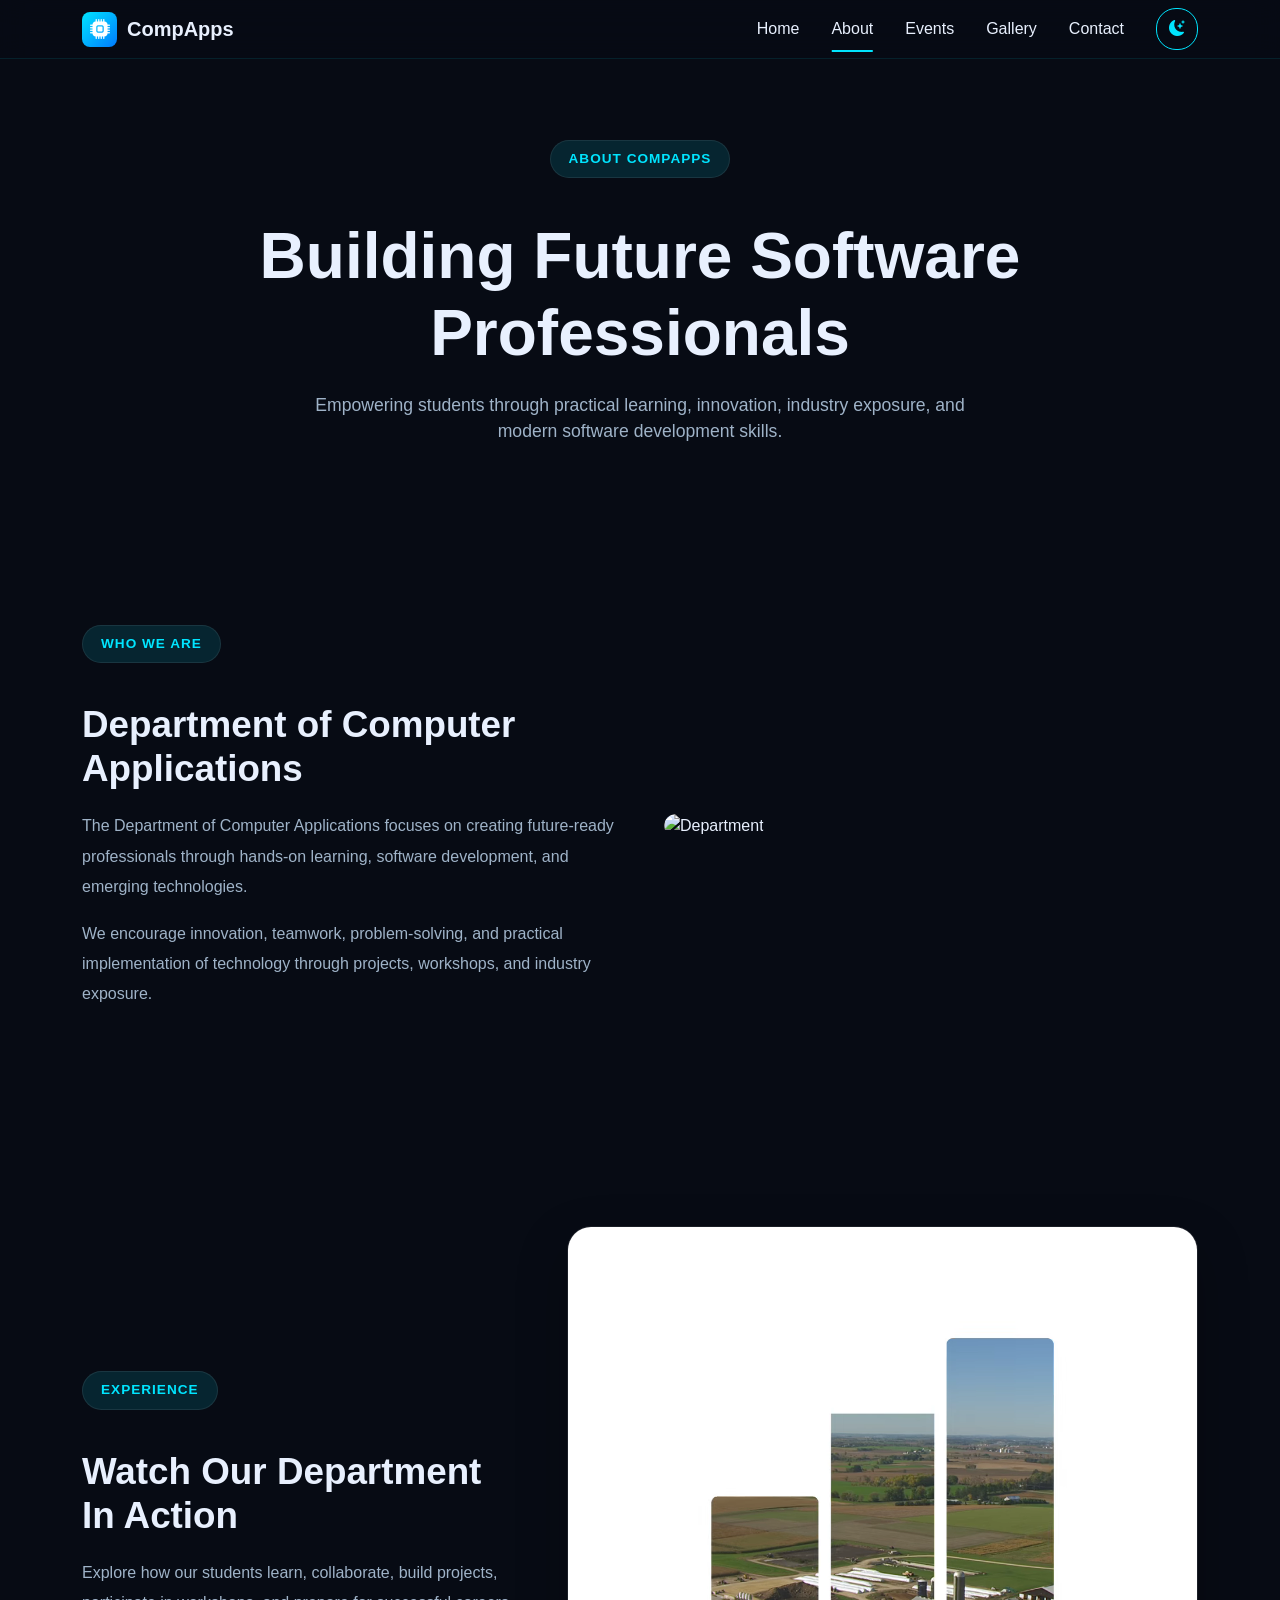
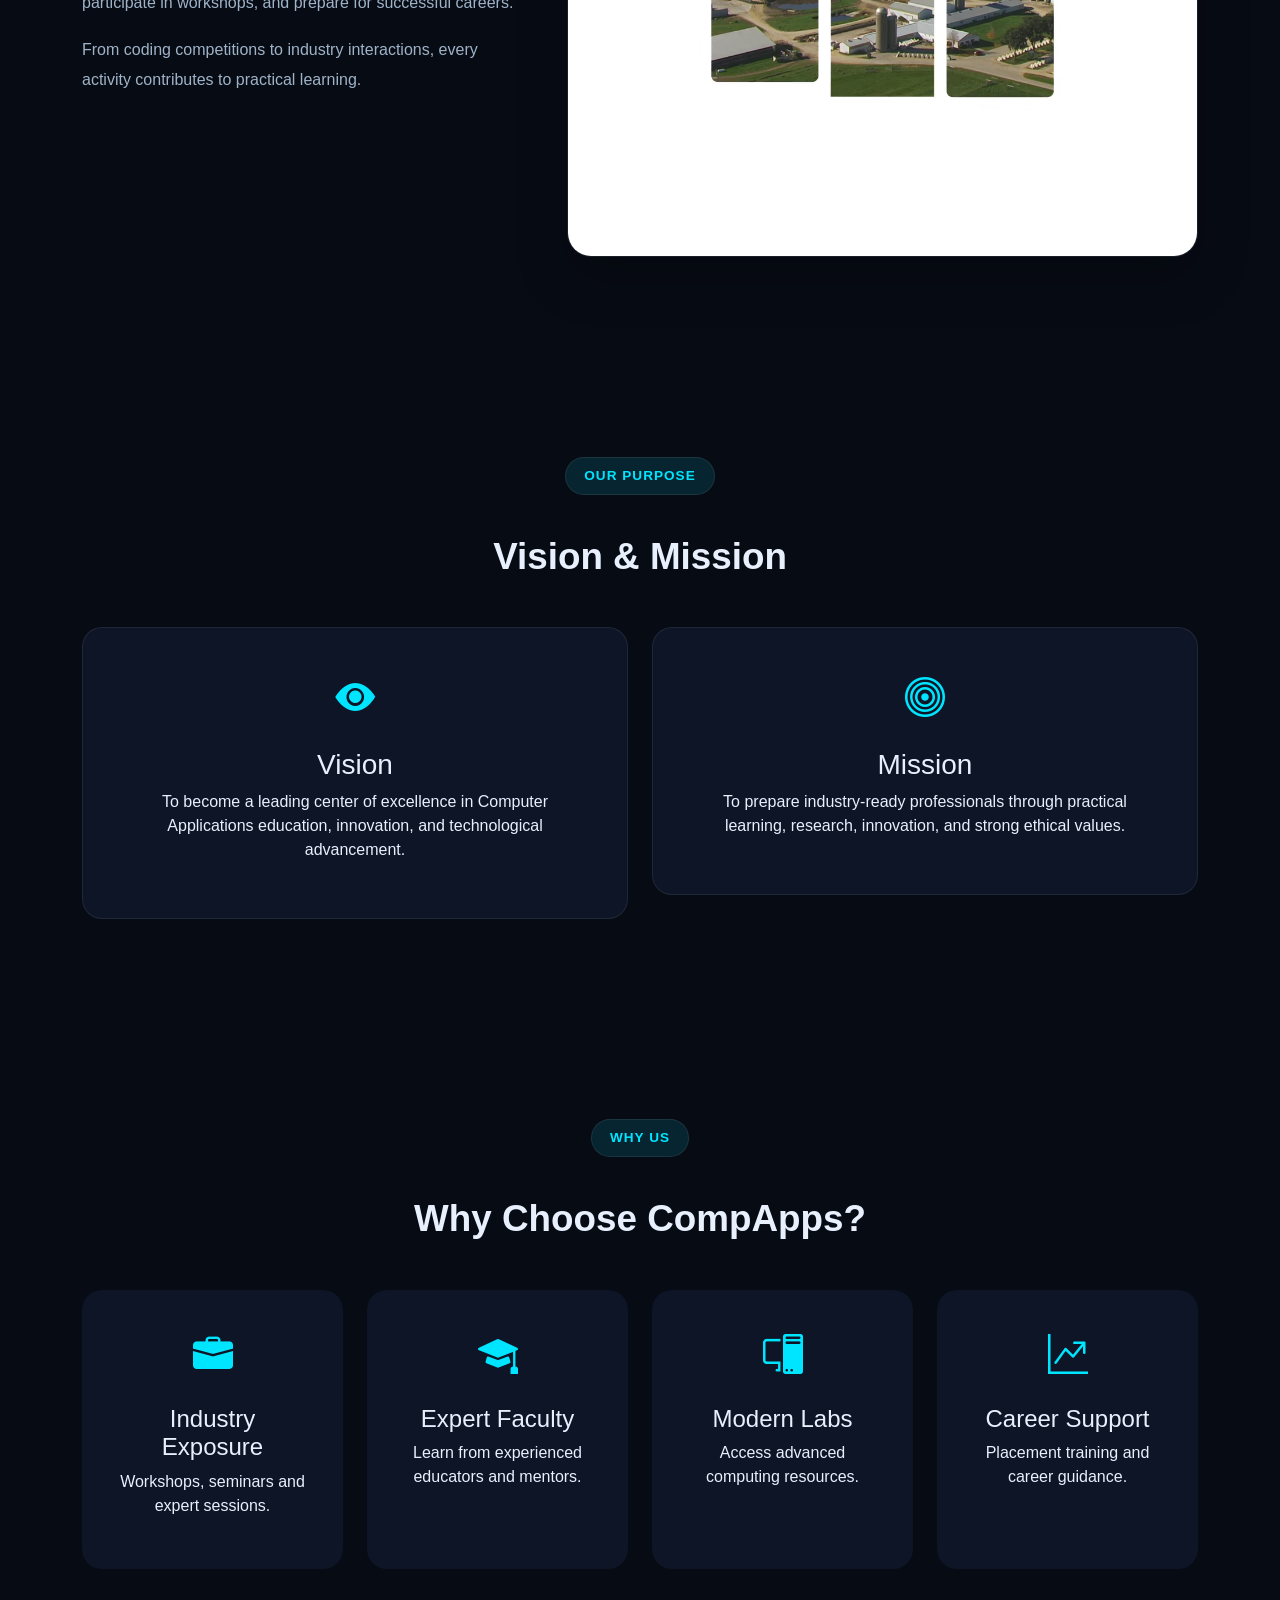
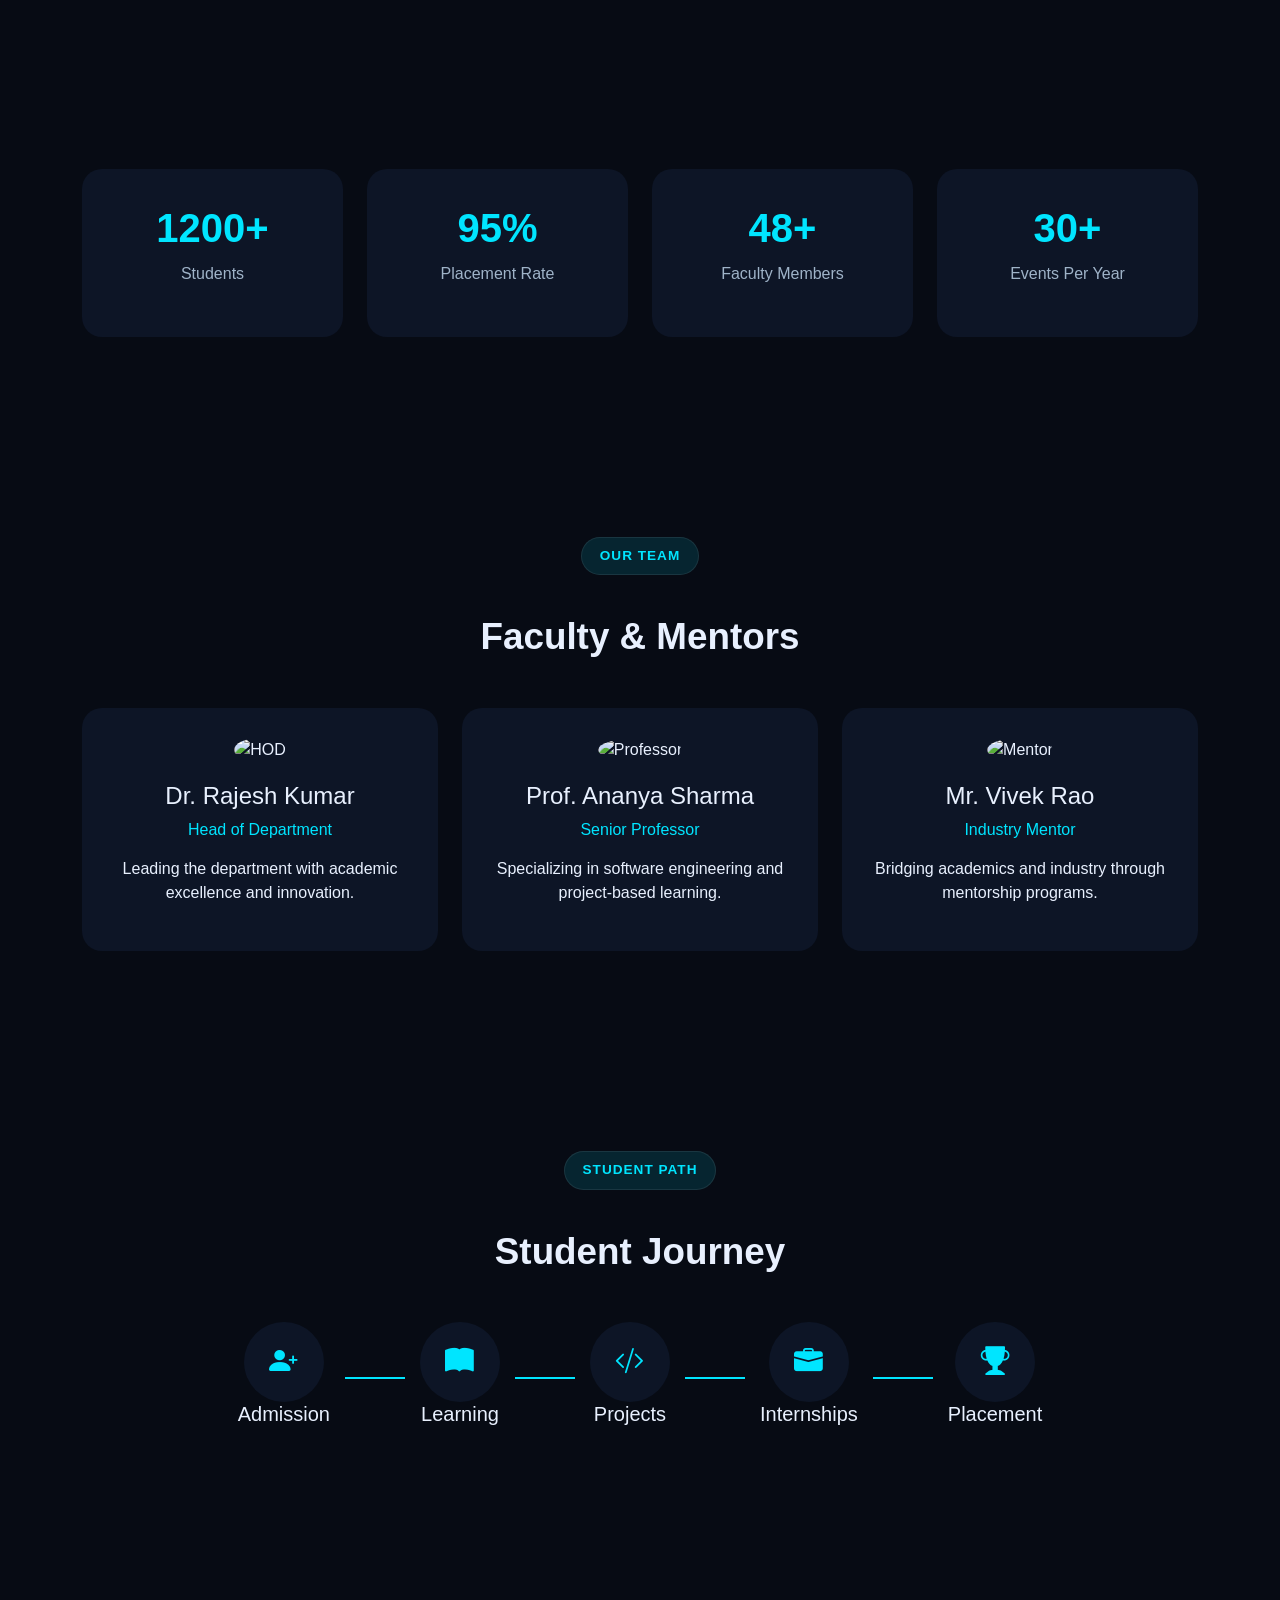
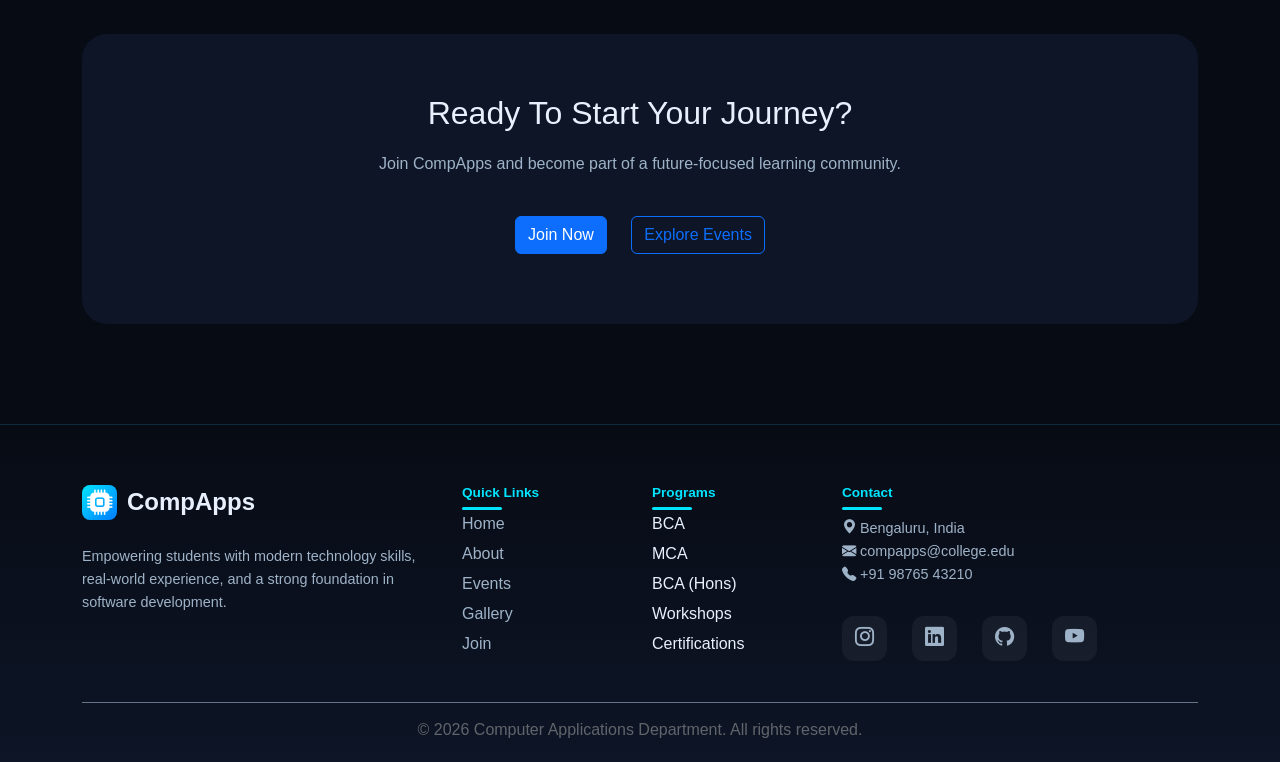
==== commit 874b1b38: "Add New UI in Gallery, Events and About pages" ====
--- a/about.html
+++ b/about.html
@@ -20,165 +20,752 @@
 <body>
 
 <!-- ================= NAVBAR ================= -->
-
-  <nav class="navbar navbar-expand-lg fixed-top custom-navbar">
-
-    <div class="container">
-
-      <!-- LOGO -->
-      <a class="navbar-brand" href="#">
-
-        <div class="logo-box">
-          <i class="bi bi-cpu-fill"></i>
-        </div>
-
-        <span class="logo-text">
-          CompApps
-        </span>
-
-      </a>
-
-      <!-- MOBILE TOGGLE -->
-      <button class="navbar-toggler border-0" type="button" data-bs-toggle="collapse" data-bs-target="#navMenu">
-
-        <i class="bi bi-list"></i>
-
-      </button>
-
-      <!-- NAV MENU -->
-      <div class="collapse navbar-collapse" id="navMenu">
-
-        <ul class="navbar-nav ms-auto align-items-lg-center">
-
-          <li class="nav-item">
-            <a class="nav-link active" href="#heroCarousel">
-              Home
-            </a>
-          </li>
-
-          <li class="nav-item">
-            <a class="nav-link" href="#about">
-              About
-            </a>
-          </li>
-
-          <li class="nav-item">
-            <a class="nav-link" href="#events">
-              Events
-            </a>
-          </li>
-
-          <li class="nav-item">
-            <a class="nav-link" href="#gallery">
-              Gallery
-            </a>
-          </li>
-
-          <li class="nav-item">
-            <a class="nav-link" href="#contact">
-              Join
-            </a>
-          </li>
-
-        </ul>
-
-        <!-- THEME BUTTON -->
-        <button id="themeToggle">
-
-          <i class="bi bi-moon-stars-fill"></i>
+<nav id="mainNavbar" class="navbar navbar-expand-lg fixed-top">
+
+    <div class="container">
+
+        <a class="navbar-brand" href="index.html">
+
+            <span class="logo-box">
+                <i class="bi bi-cpu-fill"></i>
+            </span>
+
+            CompApps
+
+        </a>
+
+        <button class="navbar-toggler border-0"
+                type="button"
+                data-bs-toggle="collapse"
+                data-bs-target="#navMenu">
+
+            <i class="bi bi-list"></i>
 
         </button>
 
-      </div>
-
-    </div>
-
-  </nav>
+        <div class="collapse navbar-collapse" id="navMenu">
+
+            <ul class="navbar-nav ms-auto align-items-lg-center">
+
+                <li class="nav-item">
+                    <a class="nav-link" href="index.html">
+                        Home
+                    </a>
+                </li>
+
+                <li class="nav-item">
+                    <a class="nav-link active" href="about.html">
+                        About
+                    </a>
+                </li>
+
+                <li class="nav-item">
+                    <a class="nav-link " href="events.html">
+                        Events
+                    </a>
+                </li>
+
+                <li class="nav-item">
+                    <a class="nav-link" href="gallery.html">
+                        Gallery
+                    </a>
+                </li>
+
+                <li class="nav-item">
+                    <a class="nav-link" href="contact.html">
+                        Contact
+                    </a>
+                </li>
+
+            </ul>
+
+            <button id="themeToggle"
+                    class="ms-lg-3">
+
+                <i class="bi bi-moon-stars-fill"></i>
+
+            </button>
+
+        </div>
+
+    </div>
+
+</nav>
+
+ 
 
   
-<!-- HERO -->
-<section class="about-hero text-center">
-  <div class="container">
-    <h1>About Our Department</h1>
-    <p>Shaping developers, innovators, and future tech leaders.</p>
-  </div>
+<!-- =====================================
+     ABOUT HERO
+===================================== -->
+
+<section class="about-hero">
+
+    <div class="container">
+
+        <div class="about-hero-content">
+
+            <span class="section-badge"
+                  data-aos="fade-up">
+
+                ABOUT COMPAPPS
+
+            </span>
+
+            <h1 class="about-hero-title"
+                data-aos="fade-up"
+                data-aos-delay="100">
+
+                Building Future
+                Software Professionals
+
+            </h1>
+
+            <p class="about-hero-subtitle"
+               data-aos="fade-up"
+               data-aos-delay="200">
+
+                Empowering students through
+                practical learning, innovation,
+                industry exposure, and modern
+                software development skills.
+
+            </p>
+
+        </div>
+
+    </div>
+
 </section>
 
-<!-- MAIN -->
-<section class="about-main">
-  <div class="container">
-    <div class="row align-items-center">
-
-      <div class="col-lg-6">
-        <h2>Who We Are</h2>
-        <p>
-          The Department of Computer Applications focuses on building strong
-          foundations in programming, software engineering, and emerging technologies.
-        </p>
-        <p>
-          Our students gain hands-on experience through projects, workshops,
-          and real-world problem solving.
-        </p>
-      </div>
-
-      <div class="col-lg-6">
-        <img src="assets/images/CS Dept.jpeg" class="img-fluid rounded" alt="Computer Science Department">
-      </div>
-
-    </div>
-  </div>
+
+<!-- =====================================
+     WHO WE ARE
+===================================== -->
+
+<section class="about-info">
+
+    <div class="container">
+
+        <div class="row align-items-center g-5">
+
+            <!-- TEXT -->
+
+            <div class="col-lg-6"
+                 data-aos="fade-right">
+
+                <span class="section-badge">
+
+                    WHO WE ARE
+
+                </span>
+
+                <h2 class="section-title">
+
+                    Department of Computer Applications
+
+                </h2>
+
+                <p>
+
+                    The Department of Computer Applications
+                    focuses on creating future-ready
+                    professionals through hands-on learning,
+                    software development, and emerging
+                    technologies.
+
+                </p>
+
+                <p>
+
+                    We encourage innovation,
+                    teamwork, problem-solving,
+                    and practical implementation
+                    of technology through projects,
+                    workshops, and industry exposure.
+
+                </p>
+
+            </div>
+
+            <!-- IMAGE -->
+
+            <div class="col-lg-6"
+                 data-aos="fade-left">
+
+                <div class="about-image">
+
+                    <img src="assets/images/about/about-department.jpg"
+                         alt="Department">
+
+                </div>
+
+            </div>
+
+        </div>
+
+    </div>
+
 </section>
 
-<!-- VALUES -->
-<section class="about-values">
-  <div class="container">
-    <div class="row g-4">
-
-      <div class="col-md-6">
-        <div class="value-box">
-          <h4>Vision</h4>
-          <p>To become a leading center of excellence in computer education.</p>
-        </div>
-      </div>
-
-      <div class="col-md-6">
-        <div class="value-box">
-          <h4>Mission</h4>
-          <p>To equip students with practical skills and industry-ready knowledge.</p>
-        </div>
-      </div>
-
-    </div>
-  </div>
+
+<!-- =====================================
+     VIDEO SECTION
+===================================== -->
+
+<section class="department-video">
+
+    <div class="container">
+
+        <div class="row align-items-center g-5">
+
+            <!-- TEXT -->
+
+            <div class="col-lg-5"
+                 data-aos="fade-right">
+
+                <span class="section-badge">
+
+                    EXPERIENCE
+
+                </span>
+
+                <h2 class="section-title">
+
+                    Watch Our Department In Action
+
+                </h2>
+
+                <p>
+
+                    Explore how our students learn,
+                    collaborate, build projects,
+                    participate in workshops,
+                    and prepare for successful careers.
+
+                </p>
+
+                <p>
+
+                    From coding competitions
+                    to industry interactions,
+                    every activity contributes
+                    to practical learning.
+
+                </p>
+
+            </div>
+
+            <!-- VIDEO -->
+
+            <div class="col-lg-7"
+                 data-aos="fade-left">
+
+                <div class="video-box">
+
+                    <video autoplay
+                           muted
+                           loop
+                           playsinline>
+
+                        <source src="assets/video/hero.webm"
+                                type="video/webm">
+
+                        <source src="assets/video/hero.mp4"
+                                type="video/mp4">
+
+                    </video>
+
+                </div>
+
+            </div>
+
+        </div>
+
+    </div>
+
 </section>
 
-<!-- STATS -->
-<section class="about-stats text-center">
-  <div class="container">
-    <div class="row">
-
-      <div class="col-md-3">
-        <h3>1200+</h3>
-        <p>Students</p>
-      </div>
-
-      <div class="col-md-3">
-        <h3>95%</h3>
-        <p>Placement</p>
-      </div>
-
-      <div class="col-md-3">
-        <h3>48</h3>
-        <p>Faculty</p>
-      </div>
-
-      <div class="col-md-3">
-        <h3>30+</h3>
-        <p>Events</p>
-      </div>
-
-    </div>
-  </div>
+<!-- =====================================
+     VISION & MISSION
+===================================== -->
+
+<section class="vision-mission">
+
+    <div class="container">
+
+        <div class="text-center mb-5">
+
+            <span class="section-badge">
+                OUR PURPOSE
+            </span>
+
+            <h2 class="section-title">
+                Vision & Mission
+            </h2>
+
+        </div>
+
+        <div class="row g-4">
+
+            <div class="col-lg-6"
+                 data-aos="fade-right">
+
+                <div class="vm-card">
+
+                    <div class="vm-icon">
+                        <i class="bi bi-eye-fill"></i>
+                    </div>
+
+                    <h3>Vision</h3>
+
+                    <p>
+                        To become a leading center of excellence
+                        in Computer Applications education,
+                        innovation, and technological advancement.
+                    </p>
+
+                </div>
+
+            </div>
+
+            <div class="col-lg-6"
+                 data-aos="fade-left">
+
+                <div class="vm-card">
+
+                    <div class="vm-icon">
+                        <i class="bi bi-bullseye"></i>
+                    </div>
+
+                    <h3>Mission</h3>
+
+                    <p>
+                        To prepare industry-ready professionals
+                        through practical learning, research,
+                        innovation, and strong ethical values.
+                    </p>
+
+                </div>
+
+            </div>
+
+        </div>
+
+    </div>
+
+</section>
+
+
+<!-- =====================================
+     WHY CHOOSE US
+===================================== -->
+
+<section class="why-compapps">
+
+    <div class="container">
+
+        <div class="text-center mb-5">
+
+            <span class="section-badge">
+                WHY US
+            </span>
+
+            <h2 class="section-title">
+                Why Choose CompApps?
+            </h2>
+
+        </div>
+
+        <div class="row g-4">
+
+            <div class="col-md-6 col-lg-3"
+                 data-aos="zoom-in">
+
+                <div class="feature-card">
+
+                    <i class="bi bi-briefcase-fill"></i>
+
+                    <h4>Industry Exposure</h4>
+
+                    <p>
+                        Workshops, seminars and expert sessions.
+                    </p>
+
+                </div>
+
+            </div>
+
+            <div class="col-md-6 col-lg-3"
+                 data-aos="zoom-in"
+                 data-aos-delay="100">
+
+                <div class="feature-card">
+
+                    <i class="bi bi-mortarboard-fill"></i>
+
+                    <h4>Expert Faculty</h4>
+
+                    <p>
+                        Learn from experienced educators and mentors.
+                    </p>
+
+                </div>
+
+            </div>
+
+            <div class="col-md-6 col-lg-3"
+                 data-aos="zoom-in"
+                 data-aos-delay="200">
+
+                <div class="feature-card">
+
+                    <i class="bi bi-pc-display"></i>
+
+                    <h4>Modern Labs</h4>
+
+                    <p>
+                        Access advanced computing resources.
+                    </p>
+
+                </div>
+
+            </div>
+
+            <div class="col-md-6 col-lg-3"
+                 data-aos="zoom-in"
+                 data-aos-delay="300">
+
+                <div class="feature-card">
+
+                    <i class="bi bi-graph-up-arrow"></i>
+
+                    <h4>Career Support</h4>
+
+                    <p>
+                        Placement training and career guidance.
+                    </p>
+
+                </div>
+
+            </div>
+
+        </div>
+
+    </div>
+
+</section>
+
+<!-- =====================================
+     STATISTICS
+===================================== -->
+
+<section class="about-stats">
+
+    <div class="container">
+
+        <div class="row text-center g-4">
+
+            <div class="col-6 col-lg-3"
+                 data-aos="fade-up">
+
+                <div class="stat-card">
+
+                    <h2>1200+</h2>
+
+                    <p>Students</p>
+
+                </div>
+
+            </div>
+
+            <div class="col-6 col-lg-3"
+                 data-aos="fade-up"
+                 data-aos-delay="100">
+
+                <div class="stat-card">
+
+                    <h2>95%</h2>
+
+                    <p>Placement Rate</p>
+
+                </div>
+
+            </div>
+
+            <div class="col-6 col-lg-3"
+                 data-aos="fade-up"
+                 data-aos-delay="200">
+
+                <div class="stat-card">
+
+                    <h2>48+</h2>
+
+                    <p>Faculty Members</p>
+
+                </div>
+
+            </div>
+
+            <div class="col-6 col-lg-3"
+                 data-aos="fade-up"
+                 data-aos-delay="300">
+
+                <div class="stat-card">
+
+                    <h2>30+</h2>
+
+                    <p>Events Per Year</p>
+
+                </div>
+
+            </div>
+
+        </div>
+
+    </div>
+
+</section>
+
+<!-- =====================================
+     FACULTY & MENTORS
+===================================== -->
+
+<section class="faculty-section">
+
+    <div class="container">
+
+        <div class="text-center mb-5">
+
+            <span class="section-badge">
+                OUR TEAM
+            </span>
+
+            <h2 class="section-title">
+                Faculty & Mentors
+            </h2>
+
+        </div>
+
+        <div class="row g-4">
+
+            <div class="col-md-4"
+                 data-aos="fade-up">
+
+                <div class="faculty-card">
+
+                    <img src="assets/images/faculty/hod.jpg"
+                         alt="HOD">
+
+                    <h4>Dr. Rajesh Kumar</h4>
+
+                    <span>
+                        Head of Department
+                    </span>
+
+                    <p>
+                        Leading the department with
+                        academic excellence and innovation.
+                    </p>
+
+                </div>
+
+            </div>
+
+            <div class="col-md-4"
+                 data-aos="fade-up"
+                 data-aos-delay="100">
+
+                <div class="faculty-card">
+
+                    <img src="assets/images/faculty/professor.jpg"
+                         alt="Professor">
+
+                    <h4>Prof. Ananya Sharma</h4>
+
+                    <span>
+                        Senior Professor
+                    </span>
+
+                    <p>
+                        Specializing in software engineering
+                        and project-based learning.
+                    </p>
+
+                </div>
+
+            </div>
+
+            <div class="col-md-4"
+                 data-aos="fade-up"
+                 data-aos-delay="200">
+
+                <div class="faculty-card">
+
+                    <img src="assets/images/faculty/mentor.jpg"
+                         alt="Mentor">
+
+                    <h4>Mr. Vivek Rao</h4>
+
+                    <span>
+                        Industry Mentor
+                    </span>
+
+                    <p>
+                        Bridging academics and industry
+                        through mentorship programs.
+                    </p>
+
+                </div>
+
+            </div>
+
+        </div>
+
+    </div>
+
+</section>
+
+<!-- =====================================
+     STUDENT JOURNEY
+===================================== -->
+
+<section class="journey-section">
+
+    <div class="container">
+
+        <div class="text-center mb-5">
+
+            <span class="section-badge">
+                STUDENT PATH
+            </span>
+
+            <h2 class="section-title">
+                Student Journey
+            </h2>
+
+        </div>
+
+        <div class="journey-wrapper">
+
+            <div class="journey-step"
+                 data-aos="zoom-in">
+
+                <div class="journey-icon">
+                    <i class="bi bi-person-plus-fill"></i>
+                </div>
+
+                <h5>Admission</h5>
+
+            </div>
+
+            <div class="journey-line"></div>
+
+            <div class="journey-step"
+                 data-aos="zoom-in"
+                 data-aos-delay="100">
+
+                <div class="journey-icon">
+                    <i class="bi bi-book-fill"></i>
+                </div>
+
+                <h5>Learning</h5>
+
+            </div>
+
+            <div class="journey-line"></div>
+
+            <div class="journey-step"
+                 data-aos="zoom-in"
+                 data-aos-delay="200">
+
+                <div class="journey-icon">
+                    <i class="bi bi-code-slash"></i>
+                </div>
+
+                <h5>Projects</h5>
+
+            </div>
+
+            <div class="journey-line"></div>
+
+            <div class="journey-step"
+                 data-aos="zoom-in"
+                 data-aos-delay="300">
+
+                <div class="journey-icon">
+                    <i class="bi bi-briefcase-fill"></i>
+                </div>
+
+                <h5>Internships</h5>
+
+            </div>
+
+            <div class="journey-line"></div>
+
+            <div class="journey-step"
+                 data-aos="zoom-in"
+                 data-aos-delay="400">
+
+                <div class="journey-icon">
+                    <i class="bi bi-trophy-fill"></i>
+                </div>
+
+                <h5>Placement</h5>
+
+            </div>
+
+        </div>
+
+    </div>
+
+</section>
+
+<!-- =====================================
+     CALL TO ACTION
+===================================== -->
+
+<section class="about-cta">
+
+    <div class="container">
+
+        <div class="cta-box"
+             data-aos="zoom-in">
+
+            <h2>
+                Ready To Start Your Journey?
+            </h2>
+
+            <p>
+
+                Join CompApps and become part
+                of a future-focused learning
+                community.
+
+            </p>
+
+            <div class="cta-buttons">
+
+                <a href="contact.html"
+                   class="btn btn-primary">
+
+                    Join Now
+
+                </a>
+
+                <a href="events.html"
+                   class="btn btn-outline-primary">
+
+                    Explore Events
+
+                </a>
+
+            </div>
+
+        </div>
+
+    </div>
+
 </section>
 
 <!-- FOOTER -->
--- a/css/pages/about.css
+++ b/css/pages/about.css
@@ -1,83 +1,522 @@
-/* HERO */
+/* =====================================
+   HERO
+===================================== */
+
 .about-hero {
-  padding: 60px 0 40px;
-text-align: center;
-  max-width: 800px;
-  margin: 0 auto;  background: radial-gradient(circle at center, rgba(0,229,255,0.08), transparent 70%);
-}
-
-.about-hero h1 {
-  font-size: clamp(2.2rem, 4vw, 3rem);
-  font-weight: 700;
-}
-
-.about-hero p {
-  margin-top: 10px;
-  color: var(--muted);
-}
-/* MAIN SECTION */
-.about-main {
-  padding: 60px 0;
-}
-
-.about-main h2 {
-  margin-bottom: 15px;
-}
-
-.about-main p {
-  margin-bottom: 10px;
-  color: var(--muted);
-}
-
-/* IMAGE */
-.about-main img {
-  border-radius: 12px;
-}
-
-/* VALUES */
-.about-values {
-  padding: 60px 0;
-}
-
-.value-box {
-  background: var(--bg-soft);
-  padding: 25px;
-  border-radius: 12px;
-  border: 1px solid rgba(0,229,255,0.1);
-  transition: 0.3s;
-}
-
-.value-box:hover {
-  transform: translateY(-5px);
-  border-color: var(--accent);
-}
-
-.value-box h4 {
-  color: var(--accent);
-  margin-bottom: 10px;
-}
-
-.value-box p {
-  color: var(--muted);
-}
-
-/* STATS */
+
+    min-height: 50vh;
+
+    display: flex;
+
+    align-items: center;
+
+    justify-content: center;
+
+    text-align: center;
+
+    padding: 140px 0 80px;
+
+}
+
+.about-hero-content {
+
+    max-width: 800px;
+
+    margin: auto;
+
+}
+
+.about-hero-title {
+
+    font-size: clamp(2.5rem,5vw,4rem);
+
+    font-weight: 800;
+
+    margin: 20px 0;
+
+}
+
+.about-hero-subtitle {
+
+    color: var(--muted);
+
+    font-size: 1.1rem;
+
+    max-width: 700px;
+
+    margin: auto;
+
+}
+
+/* =====================================
+   COMMON
+===================================== */
+
+.section-badge {
+
+    display: inline-block;
+
+    padding: 8px 18px;
+
+    border-radius: 30px;
+
+    background: rgba(0,229,255,.12);
+
+    color: var(--accent);
+
+    font-size: .85rem;
+
+    font-weight: 600;
+
+}
+
+.section-title {
+
+    font-size: 2.3rem;
+
+    margin: 20px 0;
+
+    font-weight: 700;
+
+}
+
+/* =====================================
+   ABOUT INFO
+===================================== */
+
+.about-info {
+
+    padding: 100px 0;
+
+}
+
+.about-info p {
+
+    color: var(--muted);
+
+    line-height: 1.9;
+
+}
+
+.about-image {
+
+    overflow: hidden;
+
+    border-radius: 20px;
+
+}
+
+.about-image img {
+
+    width: 100%;
+
+    border-radius: 20px;
+
+    transition: .4s;
+
+}
+
+.about-image:hover img {
+
+    transform: scale(1.05);
+
+}
+
+/* =====================================
+   VIDEO
+===================================== */
+
+.department-video {
+
+    padding: 100px 0;
+
+}
+
+.department-video p {
+
+    color: var(--muted);
+
+    line-height: 1.9;
+
+}
+
+.video-box {
+
+    overflow: hidden;
+
+    border-radius: 24px;
+
+    border: 1px solid rgba(255,255,255,.08);
+
+    box-shadow: 0 20px 50px rgba(0,0,0,.25);
+
+}
+
+.video-box video {
+
+    width: 100%;
+
+    display: block;
+
+}
+
+/* =====================================
+   MOBILE
+===================================== */
+
+@media (max-width:768px){
+
+    .about-hero {
+
+        min-height: 40vh;
+
+    }
+
+    .section-title {
+
+        font-size: 1.8rem;
+
+    }
+    .about-info {
+        text-align: center;
+    }
+
+    .department-video {
+        text-align: center;
+    }
+
+    .section-badge {
+        margin: 0 auto;
+    }
+
+    .about-info p,
+    .department-video p {
+
+        max-width: 600px;
+        margin-left: auto;
+        margin-right: auto;
+
+    }
+
+
+}
+
+/* =====================================
+   VISION & MISSION
+===================================== */
+
+.vision-mission {
+
+    padding: 100px 0;
+
+}
+
+.vm-card {
+
+    background: var(--bg-soft);
+
+    padding: 40px;
+
+    border-radius: 20px;
+
+    text-align: center;
+
+    border: 1px solid rgba(255,255,255,.08);
+
+    transition: .3s;
+
+}
+
+.vm-card:hover {
+
+    transform: translateY(-8px);
+
+}
+
+.vm-icon {
+
+    font-size: 2.5rem;
+
+    color: var(--accent);
+
+    margin-bottom: 20px;
+
+}
+
+/* =====================================
+   FEATURES
+===================================== */
+
+.why-compapps {
+
+    padding: 100px 0;
+
+}
+
+.feature-card {
+
+    background: var(--bg-soft);
+
+    padding: 35px;
+
+    border-radius: 20px;
+
+    text-align: center;
+
+    height: 100%;
+
+    transition: .3s;
+
+}
+
+.feature-card:hover {
+
+    transform: translateY(-8px);
+
+}
+
+.feature-card i {
+
+    font-size: 2.5rem;
+
+    color: var(--accent);
+
+    margin-bottom: 20px;
+
+    display: block;
+
+}
+
+/* =====================================
+   STATS
+===================================== */
+
 .about-stats {
-  padding: 60px 0;
-}
-
-.about-stats h3 {
-  color: var(--accent);
-  font-weight: 700;
-}
-
-.about-stats p {
-  color: var(--muted);
-}
-
-/* RESPONSIVE */
-@media (max-width: 991px) {
-  .about-main {
+
+    padding: 100px 0;
+
+}
+
+.stat-card {
+
+    background: var(--bg-soft);
+
+    padding: 35px;
+
+    border-radius: 20px;
+
+}
+
+.stat-card h2 {
+
+    color: var(--accent);
+
+    font-size: 2.5rem;
+
+    font-weight: 800;
+
+}
+
+.stat-card p {
+
+    color: var(--muted);
+
+    margin-top: 10px;
+
+}
+
+/* =====================================
+   FACULTY
+===================================== */
+
+.faculty-section {
+
+    padding: 100px 0;
+
+}
+
+.faculty-card {
+
+    background: var(--bg-soft);
+
+    padding: 30px;
+
+    border-radius: 20px;
+
     text-align: center;
-  }
-}+
+    transition: .3s;
+
+}
+
+.faculty-card:hover {
+
+    transform: translateY(-10px);
+
+}
+
+.faculty-card img {
+
+    width: 130px;
+
+    height: 130px;
+
+    border-radius: 50%;
+
+    object-fit: cover;
+
+    margin-bottom: 20px;
+
+}
+
+.faculty-card span {
+
+    color: var(--accent);
+
+    display: block;
+
+    margin-bottom: 15px;
+
+}
+
+/* =====================================
+   JOURNEY
+===================================== */
+
+.journey-section {
+
+    padding: 100px 0;
+
+}
+
+.journey-wrapper {
+
+    display: flex;
+
+    justify-content: center;
+
+    align-items: center;
+
+    flex-wrap: wrap;
+
+    gap: 15px;
+
+}
+
+.journey-step {
+
+    text-align: center;
+
+}
+
+.journey-icon {
+
+    width: 80px;
+
+    height: 80px;
+
+    border-radius: 50%;
+
+    background: var(--bg-soft);
+
+    display: flex;
+
+    justify-content: center;
+
+    align-items: center;
+
+    margin: auto;
+
+    font-size: 1.8rem;
+
+    color: var(--accent);
+
+}
+
+.journey-line {
+
+    width: 60px;
+
+    height: 2px;
+
+    background: var(--accent);
+
+}
+
+/* =====================================
+   CTA
+===================================== */
+
+.about-cta {
+
+    padding: 100px 0;
+
+}
+
+.cta-box {
+
+    background: var(--bg-soft);
+
+    border-radius: 25px;
+
+    padding: 60px;
+
+    text-align: center;
+
+}
+
+.cta-box h2 {
+
+    margin-bottom: 20px;
+
+}
+
+.cta-box p {
+
+    max-width: 700px;
+
+    margin: auto;
+
+    color: var(--muted);
+
+}
+
+.cta-buttons {
+
+    margin-top: 30px;
+
+}
+
+.cta-buttons .btn {
+
+    margin: 10px;
+
+}
+
+/* =====================================
+   MOBILE
+===================================== */
+
+@media (max-width:768px){
+
+    .journey-wrapper {
+
+        flex-direction: column;
+
+    }
+
+    .journey-line {
+
+        width: 2px;
+
+        height: 40px;
+
+    }
+
+    .cta-box {
+
+        padding: 40px 25px;
+
+    }
+
+}
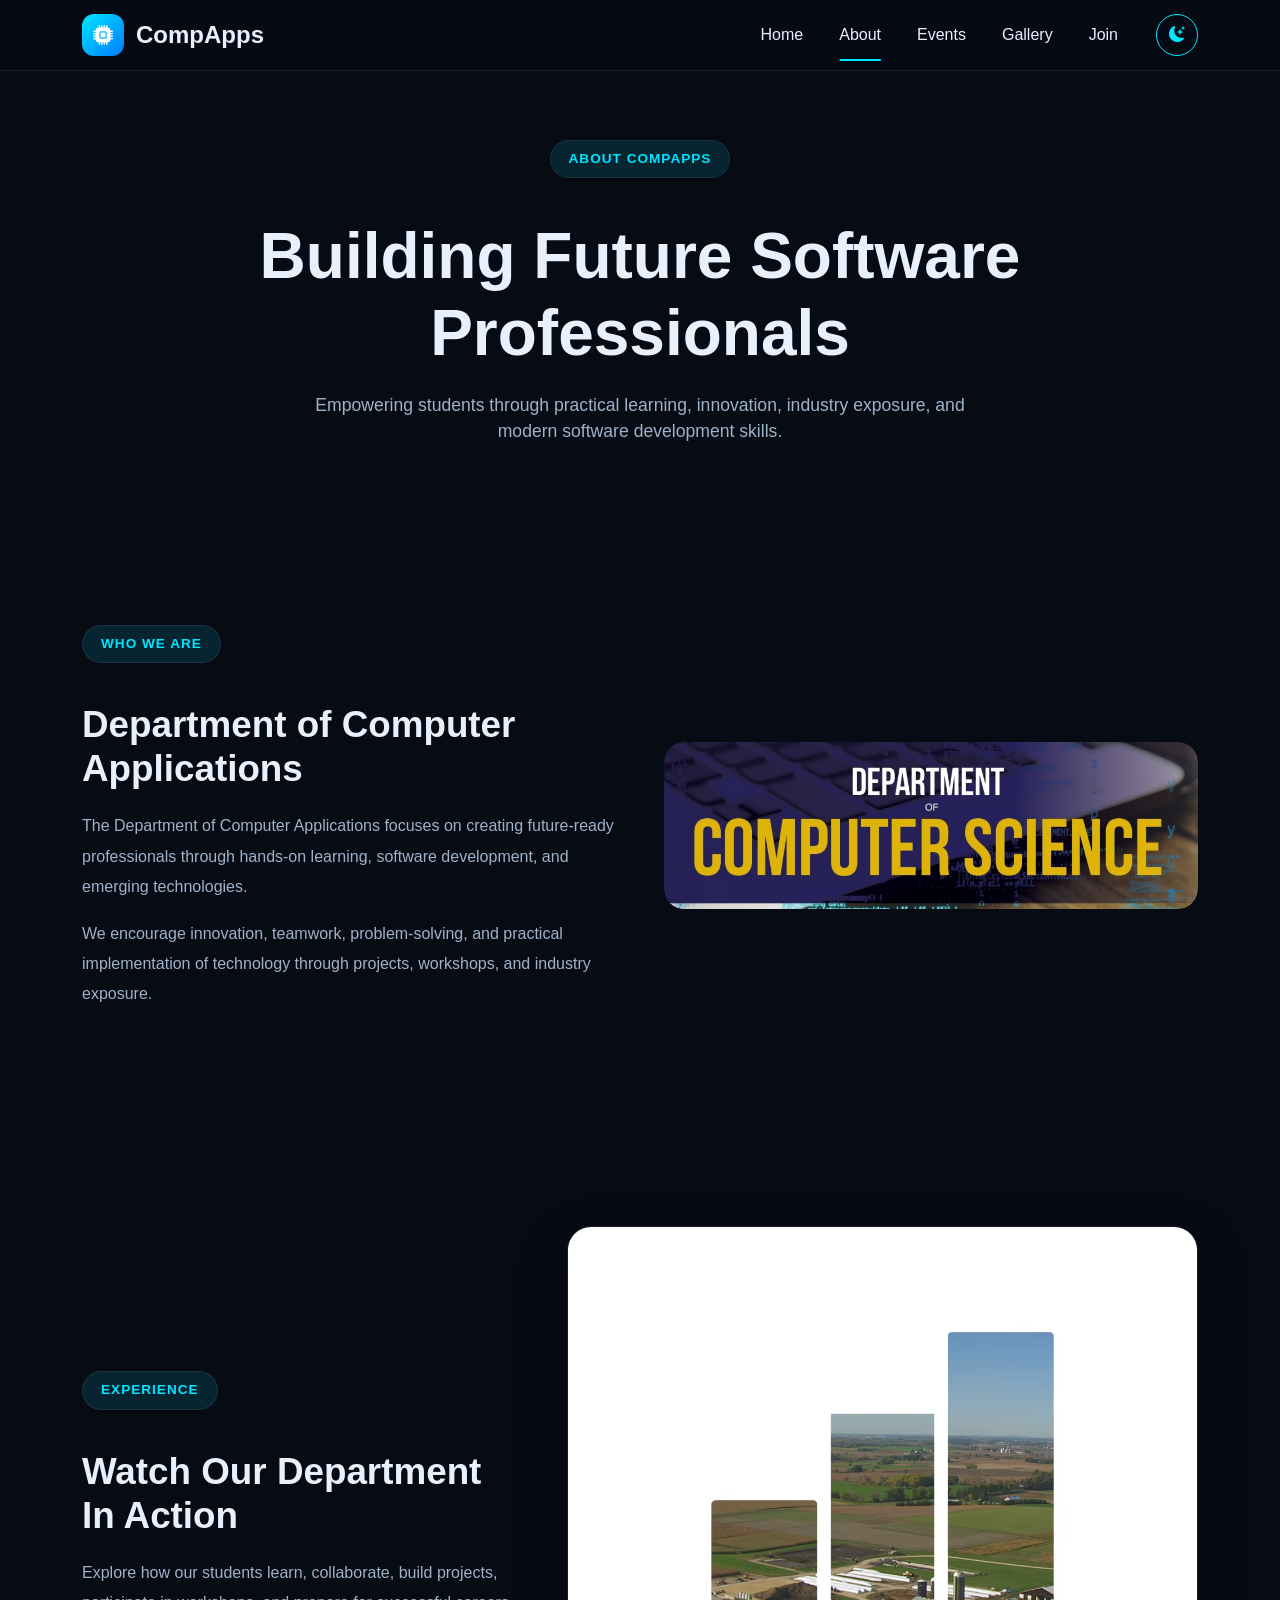
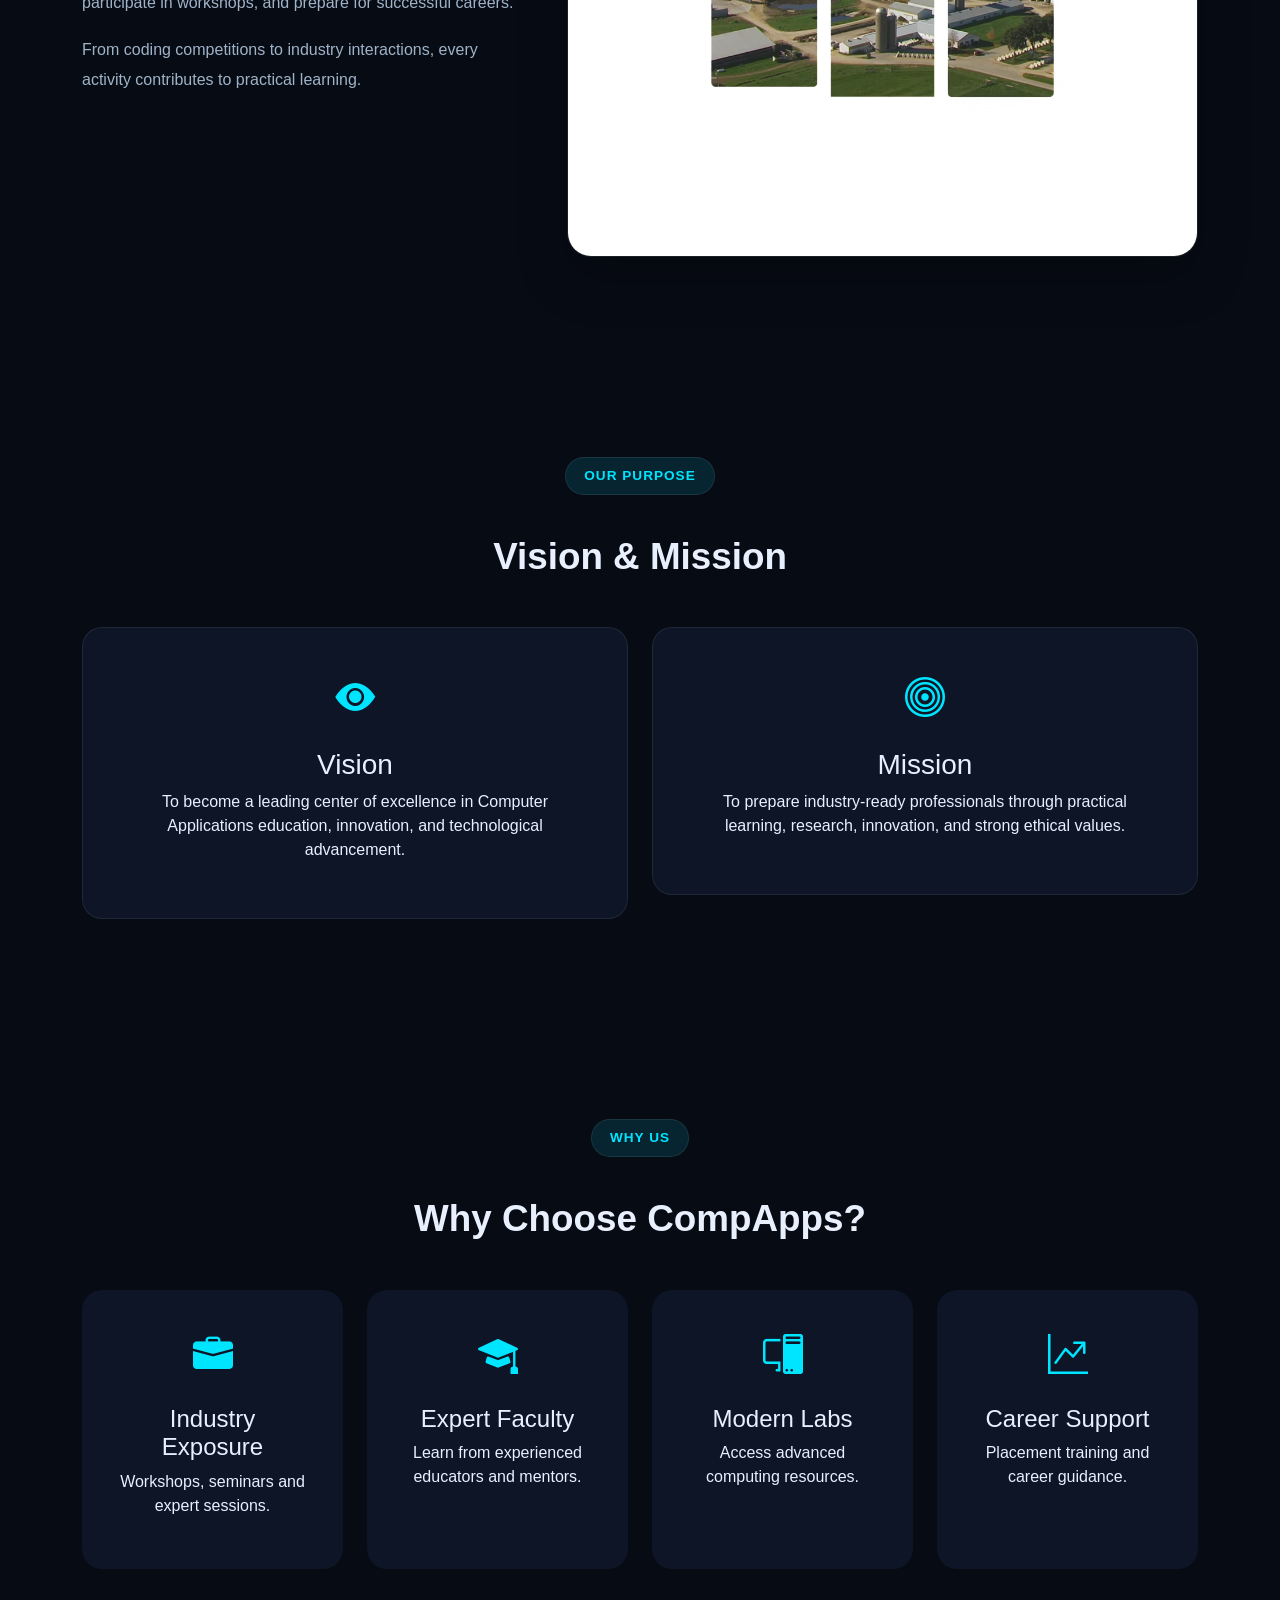
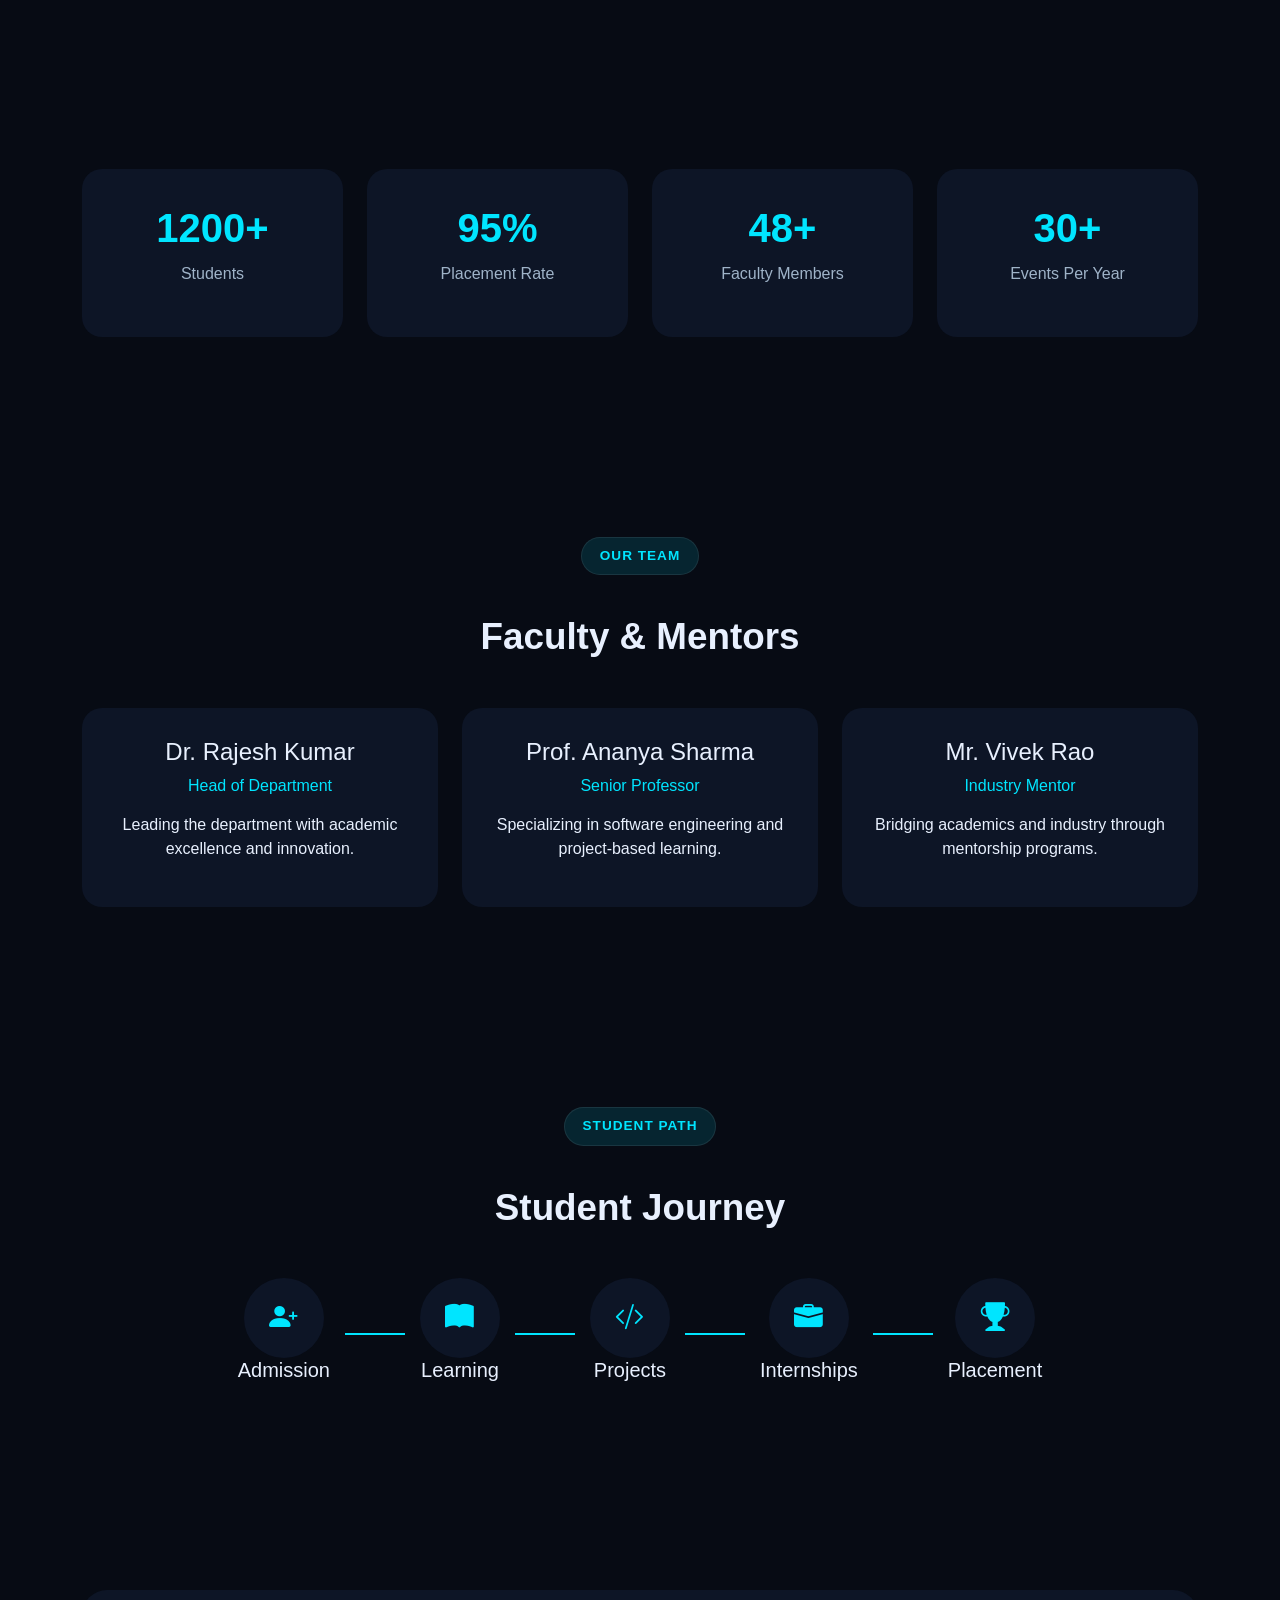
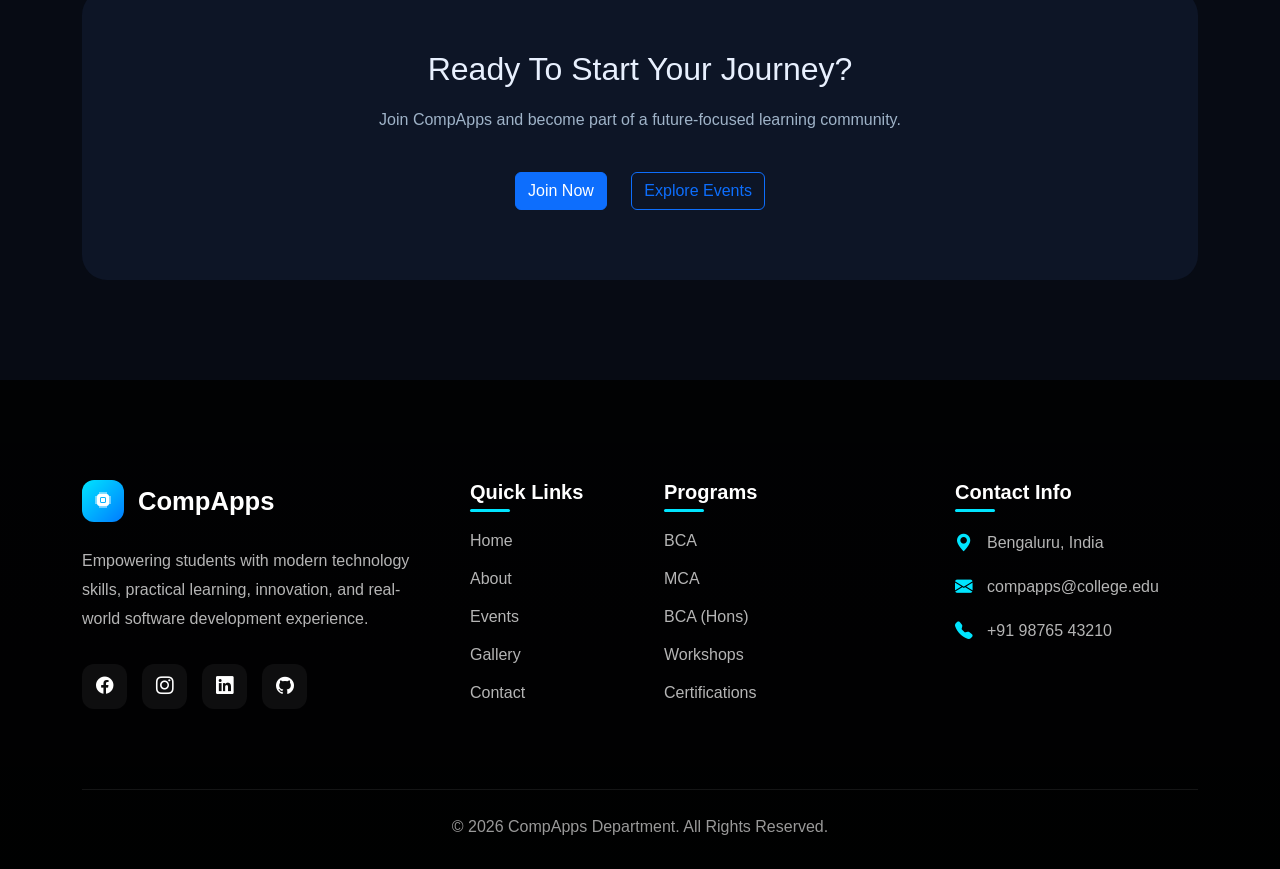
==== commit 30853b94: "Finalize department website features and UI enhancements" ====
--- a/about.html
+++ b/about.html
@@ -1,823 +1,960 @@
 <!DOCTYPE html>
 <html lang="en" data-theme="dark">
+
 <head>
-  <meta charset="UTF-8">
-  <meta name="viewport" content="width=device-width, initial-scale=1.0">
-  <title>About - CompApps</title>
-
-  <!-- Bootstrap -->
-  <link href="https://cdn.jsdelivr.net/npm/bootstrap@5.3.3/dist/css/bootstrap.min.css" rel="stylesheet">
-
-  <!-- Icons -->
-  <link href="https://cdn.jsdelivr.net/npm/bootstrap-icons@1.11.3/font/bootstrap-icons.css" rel="stylesheet">
-
-  <!-- Styles -->
-  <link rel="stylesheet" href="css/style.css">
-  <link rel="stylesheet" href="css/components.css">
-  <link rel="stylesheet" href="css/pages/about.css">
+    <meta charset="UTF-8">
+    <meta name="viewport" content="width=device-width, initial-scale=1.0">
+    <title>About - CompApps</title>
+
+    <!-- Bootstrap -->
+    <link href="https://cdn.jsdelivr.net/npm/bootstrap@5.3.3/dist/css/bootstrap.min.css" rel="stylesheet">
+
+    <!-- Icons -->
+    <link href="https://cdn.jsdelivr.net/npm/bootstrap-icons@1.11.3/font/bootstrap-icons.css" rel="stylesheet">
+
+    <!-- Styles -->
+    <link rel="stylesheet" href="css/style.css">
+    <link rel="stylesheet" href="css/pages/about.css">
+
+    <link href="https://unpkg.com/aos@2.3.1/dist/aos.css" rel="stylesheet">
 </head>
 
 <body>
 
-<!-- ================= NAVBAR ================= -->
-<nav id="mainNavbar" class="navbar navbar-expand-lg fixed-top">
+  <!-- ================= NAVBAR ================= -->
+  <nav class="navbar navbar-expand-lg fixed-top custom-navbar">
 
     <div class="container">
 
-        <a class="navbar-brand" href="index.html">
-
-            <span class="logo-box">
-                <i class="bi bi-cpu-fill"></i>
-            </span>
-
-            CompApps
-
-        </a>
-
-        <button class="navbar-toggler border-0"
-                type="button"
-                data-bs-toggle="collapse"
-                data-bs-target="#navMenu">
-
-            <i class="bi bi-list"></i>
+      <!-- LOGO -->
+      <a class="navbar-brand" href="#">
+
+        <div class="logo-box">
+          <i class="bi bi-cpu-fill"></i>
+        </div>
+
+        <span class="logo-text">
+          CompApps
+        </span>
+
+      </a>
+
+      <!-- MOBILE TOGGLE -->
+      <button class="navbar-toggler border-0" type="button" data-bs-toggle="collapse" data-bs-target="#navMenu">
+
+        <i class="bi bi-list"></i>
+
+      </button>
+
+      <!-- NAV MENU -->
+      <div class="collapse navbar-collapse" id="navMenu">
+
+        <ul class="navbar-nav ms-auto align-items-lg-center">
+
+          <li class="nav-item">
+            <a class="nav-link" href="index.html">
+              Home
+            </a>
+          </li>
+
+          <li class="nav-item">
+            <a class="nav-link active" href="about.html">
+              About
+            </a>
+          </li>
+
+          <li class="nav-item">
+            <a class="nav-link" href="events.html">
+              Events
+            </a>
+          </li>
+
+          <li class="nav-item">
+            <a class="nav-link" href="gallery.html">
+              Gallery
+            </a>
+          </li>
+
+          <li class="nav-item">
+            <a class="nav-link" href="contact.html">
+              Join
+            </a>
+          </li>
+
+        </ul>
+
+        <!-- THEME BUTTON -->
+        <button id="themeToggle">
+
+          <i class="bi bi-moon-stars-fill"></i>
 
         </button>
 
-        <div class="collapse navbar-collapse" id="navMenu">
-
-            <ul class="navbar-nav ms-auto align-items-lg-center">
-
-                <li class="nav-item">
-                    <a class="nav-link" href="index.html">
-                        Home
-                    </a>
-                </li>
-
-                <li class="nav-item">
-                    <a class="nav-link active" href="about.html">
-                        About
-                    </a>
-                </li>
-
-                <li class="nav-item">
-                    <a class="nav-link " href="events.html">
-                        Events
-                    </a>
-                </li>
-
-                <li class="nav-item">
-                    <a class="nav-link" href="gallery.html">
-                        Gallery
-                    </a>
-                </li>
-
-                <li class="nav-item">
-                    <a class="nav-link" href="contact.html">
-                        Contact
-                    </a>
-                </li>
-
-            </ul>
-
-            <button id="themeToggle"
-                    class="ms-lg-3">
-
-                <i class="bi bi-moon-stars-fill"></i>
-
-            </button>
-
-        </div>
+      </div>
 
     </div>
 
-</nav>
-
- 
-
-  
-<!-- =====================================
+  </nav>
+
+
+
+
+    <!-- =====================================
      ABOUT HERO
 ===================================== -->
 
-<section class="about-hero">
-
-    <div class="container">
-
-        <div class="about-hero-content">
-
-            <span class="section-badge"
-                  data-aos="fade-up">
-
-                ABOUT COMPAPPS
-
-            </span>
-
-            <h1 class="about-hero-title"
-                data-aos="fade-up"
-                data-aos-delay="100">
-
-                Building Future
-                Software Professionals
-
-            </h1>
-
-            <p class="about-hero-subtitle"
-               data-aos="fade-up"
-               data-aos-delay="200">
-
-                Empowering students through
-                practical learning, innovation,
-                industry exposure, and modern
-                software development skills.
-
-            </p>
-
-        </div>
-
-    </div>
-
-</section>
-
-
-<!-- =====================================
+    <section class="about-hero">
+
+        <div class="container">
+
+            <div class="about-hero-content">
+
+                <span class="section-badge" data-aos="fade-up">
+
+                    ABOUT COMPAPPS
+
+                </span>
+
+                <h1 class="about-hero-title" data-aos="fade-up" data-aos-delay="100">
+
+                    Building Future
+                    Software Professionals
+
+                </h1>
+
+                <p class="about-hero-subtitle" data-aos="fade-up" data-aos-delay="200">
+
+                    Empowering students through
+                    practical learning, innovation,
+                    industry exposure, and modern
+                    software development skills.
+
+                </p>
+
+            </div>
+
+        </div>
+
+    </section>
+
+
+    <!-- =====================================
      WHO WE ARE
 ===================================== -->
 
-<section class="about-info">
-
-    <div class="container">
-
-        <div class="row align-items-center g-5">
-
-            <!-- TEXT -->
-
-            <div class="col-lg-6"
-                 data-aos="fade-right">
-
-                <span class="section-badge">
-
-                    WHO WE ARE
-
-                </span>
-
-                <h2 class="section-title">
-
-                    Department of Computer Applications
-
-                </h2>
-
-                <p>
-
-                    The Department of Computer Applications
-                    focuses on creating future-ready
-                    professionals through hands-on learning,
-                    software development, and emerging
-                    technologies.
-
-                </p>
-
-                <p>
-
-                    We encourage innovation,
-                    teamwork, problem-solving,
-                    and practical implementation
-                    of technology through projects,
-                    workshops, and industry exposure.
-
-                </p>
-
-            </div>
-
-            <!-- IMAGE -->
-
-            <div class="col-lg-6"
-                 data-aos="fade-left">
-
-                <div class="about-image">
-
-                    <img src="assets/images/about/about-department.jpg"
-                         alt="Department">
-
-                </div>
-
-            </div>
-
-        </div>
-
-    </div>
-
-</section>
-
-
-<!-- =====================================
+    <section class="about-info">
+
+        <div class="container">
+
+            <div class="row align-items-center g-5">
+
+                <!-- TEXT -->
+
+                <div class="col-lg-6" data-aos="fade-right">
+
+                    <span class="section-badge">
+
+                        WHO WE ARE
+
+                    </span>
+
+                    <h2 class="section-title">
+
+                        Department of Computer Applications
+
+                    </h2>
+
+                    <p>
+
+                        The Department of Computer Applications
+                        focuses on creating future-ready
+                        professionals through hands-on learning,
+                        software development, and emerging
+                        technologies.
+
+                    </p>
+
+                    <p>
+
+                        We encourage innovation,
+                        teamwork, problem-solving,
+                        and practical implementation
+                        of technology through projects,
+                        workshops, and industry exposure.
+
+                    </p>
+
+                </div>
+
+                <!-- IMAGE -->
+
+                <div class="col-lg-6" data-aos="fade-left">
+
+                    <div class="about-image">
+
+                        <img src="assets/images/CS Dept.jpeg" alt="Department">
+
+                    </div>
+
+                </div>
+
+            </div>
+
+        </div>
+
+    </section>
+
+
+    <!-- =====================================
      VIDEO SECTION
 ===================================== -->
 
-<section class="department-video">
-
-    <div class="container">
-
-        <div class="row align-items-center g-5">
-
-            <!-- TEXT -->
-
-            <div class="col-lg-5"
-                 data-aos="fade-right">
-
-                <span class="section-badge">
-
-                    EXPERIENCE
-
-                </span>
-
-                <h2 class="section-title">
-
-                    Watch Our Department In Action
-
-                </h2>
-
-                <p>
-
-                    Explore how our students learn,
-                    collaborate, build projects,
-                    participate in workshops,
-                    and prepare for successful careers.
-
-                </p>
-
-                <p>
-
-                    From coding competitions
-                    to industry interactions,
-                    every activity contributes
-                    to practical learning.
-
-                </p>
-
-            </div>
-
-            <!-- VIDEO -->
-
-            <div class="col-lg-7"
-                 data-aos="fade-left">
-
-                <div class="video-box">
-
-                    <video autoplay
-                           muted
-                           loop
-                           playsinline>
-
-                        <source src="assets/video/hero.webm"
-                                type="video/webm">
-
-                        <source src="assets/video/hero.mp4"
-                                type="video/mp4">
-
-                    </video>
-
-                </div>
-
-            </div>
-
-        </div>
-
-    </div>
-
-</section>
-
-<!-- =====================================
+    <section class="department-video">
+
+        <div class="container">
+
+            <div class="row align-items-center g-5">
+
+                <!-- TEXT -->
+
+                <div class="col-lg-5" data-aos="fade-right">
+
+                    <span class="section-badge">
+
+                        EXPERIENCE
+
+                    </span>
+
+                    <h2 class="section-title">
+
+                        Watch Our Department In Action
+
+                    </h2>
+
+                    <p>
+
+                        Explore how our students learn,
+                        collaborate, build projects,
+                        participate in workshops,
+                        and prepare for successful careers.
+
+                    </p>
+
+                    <p>
+
+                        From coding competitions
+                        to industry interactions,
+                        every activity contributes
+                        to practical learning.
+
+                    </p>
+
+                </div>
+
+                <!-- VIDEO -->
+
+                <div class="col-lg-7" data-aos="fade-left">
+
+                    <div class="video-box">
+
+                        <video autoplay muted loop playsinline>
+
+                            <source src="assets/video/hero.webm" type="video/webm">
+
+                            <source src="assets/video/hero.mp4" type="video/mp4">
+
+                        </video>
+
+                    </div>
+
+                </div>
+
+            </div>
+
+        </div>
+
+    </section>
+
+    <!-- =====================================
      VISION & MISSION
 ===================================== -->
 
-<section class="vision-mission">
-
-    <div class="container">
-
-        <div class="text-center mb-5">
-
-            <span class="section-badge">
-                OUR PURPOSE
-            </span>
-
-            <h2 class="section-title">
-                Vision & Mission
-            </h2>
-
-        </div>
-
-        <div class="row g-4">
-
-            <div class="col-lg-6"
-                 data-aos="fade-right">
-
-                <div class="vm-card">
-
-                    <div class="vm-icon">
-                        <i class="bi bi-eye-fill"></i>
-                    </div>
-
-                    <h3>Vision</h3>
-
-                    <p>
-                        To become a leading center of excellence
-                        in Computer Applications education,
-                        innovation, and technological advancement.
-                    </p>
-
-                </div>
-
-            </div>
-
-            <div class="col-lg-6"
-                 data-aos="fade-left">
-
-                <div class="vm-card">
-
-                    <div class="vm-icon">
-                        <i class="bi bi-bullseye"></i>
-                    </div>
-
-                    <h3>Mission</h3>
-
-                    <p>
-                        To prepare industry-ready professionals
-                        through practical learning, research,
-                        innovation, and strong ethical values.
-                    </p>
-
-                </div>
-
-            </div>
-
-        </div>
-
-    </div>
-
-</section>
-
-
-<!-- =====================================
+    <section class="vision-mission">
+
+        <div class="container">
+
+            <div class="text-center mb-5">
+
+                <span class="section-badge">
+                    OUR PURPOSE
+                </span>
+
+                <h2 class="section-title">
+                    Vision & Mission
+                </h2>
+
+            </div>
+
+            <div class="row g-4">
+
+                <div class="col-lg-6" data-aos="fade-right">
+
+                    <div class="vm-card">
+
+                        <div class="vm-icon">
+                            <i class="bi bi-eye-fill"></i>
+                        </div>
+
+                        <h3>Vision</h3>
+
+                        <p>
+                            To become a leading center of excellence
+                            in Computer Applications education,
+                            innovation, and technological advancement.
+                        </p>
+
+                    </div>
+
+                </div>
+
+                <div class="col-lg-6" data-aos="fade-left">
+
+                    <div class="vm-card">
+
+                        <div class="vm-icon">
+                            <i class="bi bi-bullseye"></i>
+                        </div>
+
+                        <h3>Mission</h3>
+
+                        <p>
+                            To prepare industry-ready professionals
+                            through practical learning, research,
+                            innovation, and strong ethical values.
+                        </p>
+
+                    </div>
+
+                </div>
+
+            </div>
+
+        </div>
+
+    </section>
+
+
+    <!-- =====================================
      WHY CHOOSE US
 ===================================== -->
 
-<section class="why-compapps">
-
-    <div class="container">
-
-        <div class="text-center mb-5">
-
-            <span class="section-badge">
-                WHY US
-            </span>
-
-            <h2 class="section-title">
-                Why Choose CompApps?
-            </h2>
-
-        </div>
-
-        <div class="row g-4">
-
-            <div class="col-md-6 col-lg-3"
-                 data-aos="zoom-in">
-
-                <div class="feature-card">
-
-                    <i class="bi bi-briefcase-fill"></i>
-
-                    <h4>Industry Exposure</h4>
-
-                    <p>
-                        Workshops, seminars and expert sessions.
-                    </p>
-
-                </div>
-
-            </div>
-
-            <div class="col-md-6 col-lg-3"
-                 data-aos="zoom-in"
-                 data-aos-delay="100">
-
-                <div class="feature-card">
-
-                    <i class="bi bi-mortarboard-fill"></i>
-
-                    <h4>Expert Faculty</h4>
-
-                    <p>
-                        Learn from experienced educators and mentors.
-                    </p>
-
-                </div>
-
-            </div>
-
-            <div class="col-md-6 col-lg-3"
-                 data-aos="zoom-in"
-                 data-aos-delay="200">
-
-                <div class="feature-card">
-
-                    <i class="bi bi-pc-display"></i>
-
-                    <h4>Modern Labs</h4>
-
-                    <p>
-                        Access advanced computing resources.
-                    </p>
-
-                </div>
-
-            </div>
-
-            <div class="col-md-6 col-lg-3"
-                 data-aos="zoom-in"
-                 data-aos-delay="300">
-
-                <div class="feature-card">
-
-                    <i class="bi bi-graph-up-arrow"></i>
-
-                    <h4>Career Support</h4>
-
-                    <p>
-                        Placement training and career guidance.
-                    </p>
-
-                </div>
-
-            </div>
-
-        </div>
-
-    </div>
-
-</section>
-
-<!-- =====================================
+    <section class="why-compapps">
+
+        <div class="container">
+
+            <div class="text-center mb-5">
+
+                <span class="section-badge">
+                    WHY US
+                </span>
+
+                <h2 class="section-title">
+                    Why Choose CompApps?
+                </h2>
+
+            </div>
+
+            <div class="row g-4">
+
+                <div class="col-md-6 col-lg-3" data-aos="zoom-in">
+
+                    <div class="feature-card">
+
+                        <i class="bi bi-briefcase-fill"></i>
+
+                        <h4>Industry Exposure</h4>
+
+                        <p>
+                            Workshops, seminars and expert sessions.
+                        </p>
+
+                    </div>
+
+                </div>
+
+                <div class="col-md-6 col-lg-3" data-aos="zoom-in" data-aos-delay="100">
+
+                    <div class="feature-card">
+
+                        <i class="bi bi-mortarboard-fill"></i>
+
+                        <h4>Expert Faculty</h4>
+
+                        <p>
+                            Learn from experienced educators and mentors.
+                        </p>
+
+                    </div>
+
+                </div>
+
+                <div class="col-md-6 col-lg-3" data-aos="zoom-in" data-aos-delay="200">
+
+                    <div class="feature-card">
+
+                        <i class="bi bi-pc-display"></i>
+
+                        <h4>Modern Labs</h4>
+
+                        <p>
+                            Access advanced computing resources.
+                        </p>
+
+                    </div>
+
+                </div>
+
+                <div class="col-md-6 col-lg-3" data-aos="zoom-in" data-aos-delay="300">
+
+                    <div class="feature-card">
+
+                        <i class="bi bi-graph-up-arrow"></i>
+
+                        <h4>Career Support</h4>
+
+                        <p>
+                            Placement training and career guidance.
+                        </p>
+
+                    </div>
+
+                </div>
+
+            </div>
+
+        </div>
+
+    </section>
+
+    <!-- =====================================
      STATISTICS
 ===================================== -->
 
-<section class="about-stats">
-
-    <div class="container">
-
-        <div class="row text-center g-4">
-
-            <div class="col-6 col-lg-3"
-                 data-aos="fade-up">
-
-                <div class="stat-card">
-
-                    <h2>1200+</h2>
-
-                    <p>Students</p>
-
-                </div>
-
-            </div>
-
-            <div class="col-6 col-lg-3"
-                 data-aos="fade-up"
-                 data-aos-delay="100">
-
-                <div class="stat-card">
-
-                    <h2>95%</h2>
-
-                    <p>Placement Rate</p>
-
-                </div>
-
-            </div>
-
-            <div class="col-6 col-lg-3"
-                 data-aos="fade-up"
-                 data-aos-delay="200">
-
-                <div class="stat-card">
-
-                    <h2>48+</h2>
-
-                    <p>Faculty Members</p>
-
-                </div>
-
-            </div>
-
-            <div class="col-6 col-lg-3"
-                 data-aos="fade-up"
-                 data-aos-delay="300">
-
-                <div class="stat-card">
-
-                    <h2>30+</h2>
-
-                    <p>Events Per Year</p>
-
-                </div>
-
-            </div>
-
-        </div>
-
-    </div>
-
-</section>
-
-<!-- =====================================
+    <section class="about-stats">
+
+        <div class="container">
+
+            <div class="row text-center g-4">
+
+                <div class="col-6 col-lg-3" data-aos="fade-up">
+
+                    <div class="stat-card">
+
+                        <h2>1200+</h2>
+
+                        <p>Students</p>
+
+                    </div>
+
+                </div>
+
+                <div class="col-6 col-lg-3" data-aos="fade-up" data-aos-delay="100">
+
+                    <div class="stat-card">
+
+                        <h2>95%</h2>
+
+                        <p>Placement Rate</p>
+
+                    </div>
+
+                </div>
+
+                <div class="col-6 col-lg-3" data-aos="fade-up" data-aos-delay="200">
+
+                    <div class="stat-card">
+
+                        <h2>48+</h2>
+
+                        <p>Faculty Members</p>
+
+                    </div>
+
+                </div>
+
+                <div class="col-6 col-lg-3" data-aos="fade-up" data-aos-delay="300">
+
+                    <div class="stat-card">
+
+                        <h2>30+</h2>
+
+                        <p>Events Per Year</p>
+
+                    </div>
+
+                </div>
+
+            </div>
+
+        </div>
+
+    </section>
+
+    <!-- =====================================
      FACULTY & MENTORS
 ===================================== -->
 
-<section class="faculty-section">
-
-    <div class="container">
-
-        <div class="text-center mb-5">
-
-            <span class="section-badge">
-                OUR TEAM
-            </span>
-
-            <h2 class="section-title">
-                Faculty & Mentors
-            </h2>
-
-        </div>
-
-        <div class="row g-4">
-
-            <div class="col-md-4"
-                 data-aos="fade-up">
-
-                <div class="faculty-card">
-
-                    <img src="assets/images/faculty/hod.jpg"
-                         alt="HOD">
-
-                    <h4>Dr. Rajesh Kumar</h4>
-
-                    <span>
-                        Head of Department
-                    </span>
-
-                    <p>
-                        Leading the department with
-                        academic excellence and innovation.
-                    </p>
-
-                </div>
-
-            </div>
-
-            <div class="col-md-4"
-                 data-aos="fade-up"
-                 data-aos-delay="100">
-
-                <div class="faculty-card">
-
-                    <img src="assets/images/faculty/professor.jpg"
-                         alt="Professor">
-
-                    <h4>Prof. Ananya Sharma</h4>
-
-                    <span>
-                        Senior Professor
-                    </span>
-
-                    <p>
-                        Specializing in software engineering
-                        and project-based learning.
-                    </p>
-
-                </div>
-
-            </div>
-
-            <div class="col-md-4"
-                 data-aos="fade-up"
-                 data-aos-delay="200">
-
-                <div class="faculty-card">
-
-                    <img src="assets/images/faculty/mentor.jpg"
-                         alt="Mentor">
-
-                    <h4>Mr. Vivek Rao</h4>
-
-                    <span>
-                        Industry Mentor
-                    </span>
-
-                    <p>
-                        Bridging academics and industry
-                        through mentorship programs.
-                    </p>
-
-                </div>
-
-            </div>
-
-        </div>
-
-    </div>
-
-</section>
-
-<!-- =====================================
+    <section class="faculty-section">
+
+        <div class="container">
+
+            <div class="text-center mb-5">
+
+                <span class="section-badge">
+                    OUR TEAM
+                </span>
+
+                <h2 class="section-title">
+                    Faculty & Mentors
+                </h2>
+
+            </div>
+
+            <div class="row g-4">
+
+                <div class="col-md-4" data-aos="fade-up">
+
+                    <div class="faculty-card">
+
+                        <h4>Dr. Rajesh Kumar</h4>
+
+                        <span>
+                            Head of Department
+                        </span>
+
+                        <p>
+                            Leading the department with
+                            academic excellence and innovation.
+                        </p>
+
+                    </div>
+
+                </div>
+
+                <div class="col-md-4" data-aos="fade-up" data-aos-delay="100">
+
+                    <div class="faculty-card">
+
+                        <h4>Prof. Ananya Sharma</h4>
+
+                        <span>
+                            Senior Professor
+                        </span>
+
+                        <p>
+                            Specializing in software engineering
+                            and project-based learning.
+                        </p>
+
+                    </div>
+
+                </div>
+
+                <div class="col-md-4" data-aos="fade-up" data-aos-delay="200">
+
+                    <div class="faculty-card">
+
+                        <h4>Mr. Vivek Rao</h4>
+
+                        <span>
+                            Industry Mentor
+                        </span>
+
+                        <p>
+                            Bridging academics and industry
+                            through mentorship programs.
+                        </p>
+
+                    </div>
+
+                </div>
+
+            </div>
+
+        </div>
+
+    </section>
+
+    <!-- =====================================
      STUDENT JOURNEY
 ===================================== -->
 
-<section class="journey-section">
-
-    <div class="container">
-
-        <div class="text-center mb-5">
-
-            <span class="section-badge">
-                STUDENT PATH
-            </span>
-
-            <h2 class="section-title">
-                Student Journey
-            </h2>
-
-        </div>
-
-        <div class="journey-wrapper">
-
-            <div class="journey-step"
-                 data-aos="zoom-in">
-
-                <div class="journey-icon">
-                    <i class="bi bi-person-plus-fill"></i>
-                </div>
-
-                <h5>Admission</h5>
-
-            </div>
-
-            <div class="journey-line"></div>
-
-            <div class="journey-step"
-                 data-aos="zoom-in"
-                 data-aos-delay="100">
-
-                <div class="journey-icon">
-                    <i class="bi bi-book-fill"></i>
-                </div>
-
-                <h5>Learning</h5>
-
-            </div>
-
-            <div class="journey-line"></div>
-
-            <div class="journey-step"
-                 data-aos="zoom-in"
-                 data-aos-delay="200">
-
-                <div class="journey-icon">
-                    <i class="bi bi-code-slash"></i>
-                </div>
-
-                <h5>Projects</h5>
-
-            </div>
-
-            <div class="journey-line"></div>
-
-            <div class="journey-step"
-                 data-aos="zoom-in"
-                 data-aos-delay="300">
-
-                <div class="journey-icon">
-                    <i class="bi bi-briefcase-fill"></i>
-                </div>
-
-                <h5>Internships</h5>
-
-            </div>
-
-            <div class="journey-line"></div>
-
-            <div class="journey-step"
-                 data-aos="zoom-in"
-                 data-aos-delay="400">
-
-                <div class="journey-icon">
-                    <i class="bi bi-trophy-fill"></i>
-                </div>
-
-                <h5>Placement</h5>
-
-            </div>
-
-        </div>
-
-    </div>
-
-</section>
-
-<!-- =====================================
+    <section class="journey-section">
+
+        <div class="container">
+
+            <div class="text-center mb-5">
+
+                <span class="section-badge">
+                    STUDENT PATH
+                </span>
+
+                <h2 class="section-title">
+                    Student Journey
+                </h2>
+
+            </div>
+
+            <div class="journey-wrapper">
+
+                <div class="journey-step" data-aos="zoom-in">
+
+                    <div class="journey-icon">
+                        <i class="bi bi-person-plus-fill"></i>
+                    </div>
+
+                    <h5>Admission</h5>
+
+                </div>
+
+                <div class="journey-line"></div>
+
+                <div class="journey-step" data-aos="zoom-in" data-aos-delay="100">
+
+                    <div class="journey-icon">
+                        <i class="bi bi-book-fill"></i>
+                    </div>
+
+                    <h5>Learning</h5>
+
+                </div>
+
+                <div class="journey-line"></div>
+
+                <div class="journey-step" data-aos="zoom-in" data-aos-delay="200">
+
+                    <div class="journey-icon">
+                        <i class="bi bi-code-slash"></i>
+                    </div>
+
+                    <h5>Projects</h5>
+
+                </div>
+
+                <div class="journey-line"></div>
+
+                <div class="journey-step" data-aos="zoom-in" data-aos-delay="300">
+
+                    <div class="journey-icon">
+                        <i class="bi bi-briefcase-fill"></i>
+                    </div>
+
+                    <h5>Internships</h5>
+
+                </div>
+
+                <div class="journey-line"></div>
+
+                <div class="journey-step" data-aos="zoom-in" data-aos-delay="400">
+
+                    <div class="journey-icon">
+                        <i class="bi bi-trophy-fill"></i>
+                    </div>
+
+                    <h5>Placement</h5>
+
+                </div>
+
+            </div>
+
+        </div>
+
+    </section>
+
+    <!-- =====================================
      CALL TO ACTION
 ===================================== -->
 
-<section class="about-cta">
-
-    <div class="container">
-
-        <div class="cta-box"
-             data-aos="zoom-in">
-
-            <h2>
-                Ready To Start Your Journey?
-            </h2>
-
-            <p>
-
-                Join CompApps and become part
-                of a future-focused learning
-                community.
-
-            </p>
-
-            <div class="cta-buttons">
-
-                <a href="contact.html"
-                   class="btn btn-primary">
-
-                    Join Now
-
-                </a>
-
-                <a href="events.html"
-                   class="btn btn-outline-primary">
-
-                    Explore Events
-
-                </a>
-
-            </div>
-
-        </div>
-
-    </div>
-
-</section>
-
-<!-- FOOTER -->
-<footer class="footer-section">
+    <section class="about-cta">
+
         <div class="container">
-            <div class="row g-4"> <!-- BRAND -->
-                <div class="col-lg-4">
-                    <h4 class="footer-brand"> <span class="logo-box"><i class="bi bi-cpu-fill"></i></span> CompApps
-                    </h4>
-                    <p class="footer-text"> Empowering students with modern technology skills, real-world experience,
-                        and a strong foundation in software development. </p>
-                </div> <!-- QUICK LINKS -->
-                <div class="col-6 col-lg-2">
-                    <h6 class="footer-title">Quick Links</h6>
+
+            <div class="cta-box" data-aos="zoom-in">
+
+                <h2>
+                    Ready To Start Your Journey?
+                </h2>
+
+                <p>
+
+                    Join CompApps and become part
+                    of a future-focused learning
+                    community.
+
+                </p>
+
+                <div class="cta-buttons">
+
+                    <a href="contact.html" class="btn btn-primary">
+
+                        Join Now
+
+                    </a>
+
+                    <a href="events.html" class="btn btn-outline-primary">
+
+                        Explore Events
+
+                    </a>
+
+                </div>
+
+            </div>
+
+        </div>
+
+    </section>
+
+    <!-- ================= FOOTER ================= -->
+    <footer class="footer-section">
+
+        <div class="container">
+
+            <div class="row g-5">
+
+                <!-- ================= BRAND ================= -->
+
+                <div class="col-lg-4 col-md-6">
+
+                    <a class="footer-brand" href="#">
+
+                        <div class="logo-box">
+
+                            <i class="bi bi-cpu-fill"></i>
+
+                        </div>
+
+                        <span>
+
+                            CompApps
+
+                        </span>
+
+                    </a>
+
+                    <p class="footer-text">
+
+                        Empowering students with modern
+                        technology skills, practical learning,
+                        innovation, and real-world software development experience.
+
+                    </p>
+
+                    <!-- SOCIAL -->
+
+                    <div class="footer-social">
+
+                        <a href="#">
+
+                            <i class="bi bi-facebook"></i>
+
+                        </a>
+
+                        <a href="#">
+
+                            <i class="bi bi-instagram"></i>
+
+                        </a>
+
+                        <a href="#">
+
+                            <i class="bi bi-linkedin"></i>
+
+                        </a>
+
+                        <a href="#">
+
+                            <i class="bi bi-github"></i>
+
+                        </a>
+
+                    </div>
+
+                </div>
+
+                <!-- ================= QUICK LINKS ================= -->
+
+                <div class="col-lg-2 col-md-6">
+
+                    <h5 class="footer-title">
+
+                        Quick Links
+
+                    </h5>
+
                     <ul class="footer-links">
-                        <li><a href="index.html">Home</a></li>
-                        <li><a href="about.html">About</a></li>
-                        <li><a href="events.html">Events</a></li>
-                        <li><a href="gallery.html">Gallery</a></li>
-                        <li><a href="contact.html">Join</a></li>
+
+                        <li>
+                            <a href="index.html">
+                                Home
+                            </a>
+                        </li>
+
+                        <li>
+                            <a href="about.html">
+                                About
+                            </a>
+                        </li>
+
+                        <li>
+                            <a href="events.html">
+                                Events
+                            </a>
+                        </li>
+
+                        <li>
+                            <a href="gallery.html">
+                                Gallery
+                            </a>
+                        </li>
+
+                        <li>
+                            <a href="contact.html">
+                                Contact
+                            </a>
+                        </li>
+
                     </ul>
-                </div> <!-- PROGRAMS -->
-                <div class="col-6 col-lg-2">
-                    <h6 class="footer-title">Programs</h6>
+
+                </div>
+
+                <!-- ================= PROGRAMS ================= -->
+
+                <div class="col-lg-3 col-md-6">
+
+                    <h5 class="footer-title">
+
+                        Programs
+
+                    </h5>
+
                     <ul class="footer-links">
-                        <li>BCA</li>
-                        <li>MCA</li>
-                        <li>BCA (Hons)</li>
-                        <li>Workshops</li>
-                        <li>Certifications</li>
+
+                        <li>
+                            <a href="#">
+                                BCA
+                            </a>
+                        </li>
+
+                        <li>
+                            <a href="#">
+                                MCA
+                            </a>
+                        </li>
+
+                        <li>
+                            <a href="#">
+                                BCA (Hons)
+                            </a>
+                        </li>
+
+                        <li>
+                            <a href="#">
+                                Workshops
+                            </a>
+                        </li>
+
+                        <li>
+                            <a href="#">
+                                Certifications
+                            </a>
+                        </li>
+
                     </ul>
-                </div> <!-- CONTACT -->
-                <div class="col-lg-4">
-                    <h6 class="footer-title">Contact</h6>
-                    <p class="footer-text"> <i class="bi bi-geo-alt-fill"></i> Bengaluru, India<br> <i
-                            class="bi bi-envelope-fill"></i> compapps@college.edu<br> <i
-                            class="bi bi-telephone-fill"></i> +91 98765 43210 </p> <!-- SOCIAL -->
-                    <div class="footer-social"> <a href="#"><i class="bi bi-instagram"></i></a> <a href="#"><i
-                                class="bi bi-linkedin"></i></a> <a href="#"><i class="bi bi-github"></i></a> <a
-                            href="#"><i class="bi bi-youtube"></i></a> </div>
-                </div>
-            </div> <!-- BOTTOM -->
-            <div class="footer-bottom text-center">
-                <p>© 2026 Computer Applications Department. All rights reserved.</p>
-            </div>
-        </div>
+
+                </div>
+
+                <!-- ================= CONTACT ================= -->
+
+                <div class="col-lg-3 col-md-6">
+
+                    <h5 class="footer-title">
+
+                        Contact Info
+
+                    </h5>
+
+                    <div class="footer-contact">
+
+                        <div class="footer-contact-item">
+
+                            <i class="bi bi-geo-alt-fill"></i>
+
+                            <span>
+                                Bengaluru, India
+                            </span>
+
+                        </div>
+
+                        <div class="footer-contact-item">
+
+                            <i class="bi bi-envelope-fill"></i>
+
+                            <span>
+                                compapps@college.edu
+                            </span>
+
+                        </div>
+
+                        <div class="footer-contact-item">
+
+                            <i class="bi bi-telephone-fill"></i>
+
+                            <span>
+                                +91 98765 43210
+                            </span>
+
+                        </div>
+
+                    </div>
+
+                </div>
+
+            </div>
+
+            <!-- ================= COPYRIGHT ================= -->
+
+            <div class="footer-bottom">
+
+                <p>
+
+                    © 2026 CompApps Department.
+                    All Rights Reserved.
+
+                </p>
+
+            </div>
+
+        </div>
+
     </footer>
-
-<!-- JS -->
-<script src="https://cdn.jsdelivr.net/npm/bootstrap@5.3.3/dist/js/bootstrap.bundle.min.js"></script>
-<script src="js/main.js"></script>
-<script src="js/theme.js"></script>
+<button id="scrollTopBtn">
+
+    <i class="bi bi-arrow-up"></i>
+</button>
+    <!-- JS -->
+    <script src="https://cdn.jsdelivr.net/npm/bootstrap@5.3.3/dist/js/bootstrap.bundle.min.js"></script>
+    <script src="js/theme.js"></script>
+    <script src="js/common.js"></script>
+    <script src="https://unpkg.com/aos@2.3.1/dist/aos.js"></script>
+
+<script>
+AOS.init({
+  duration: 1000,
+  once: true
+});
+</script>
 
 </body>
+
 </html>
--- a/css/style.css
+++ b/css/style.css
@@ -41,9 +41,7 @@
 }
 
 html {
-
   scroll-behavior: smooth;
-
 }
 
 /* ================= BODY ================= */
@@ -69,6 +67,7 @@
   padding: 14px 0;
 
   transition: 0.3s ease;
+  z-index: 1050;
 }
 
 /* LOGO */
@@ -170,17 +169,29 @@
 /* MOBILE TOGGLE */
 
 .navbar-toggler {
+
+  border: none !important;
+
+  box-shadow: none !important;
+
   color: var(--text);
 
-  font-size: 1.8rem;
+  font-size: 2rem;
+
+}
+
+.navbar-toggler i {
+
+  color: var(--text) !important;
+
+  font-size: 2rem;
+
 }
 
 .navbar-toggler:focus {
   box-shadow: none;
 }
-.navbar-toggler i {
-  color: var(--text);
-}
+
 
 /* THEME BUTTON */
 
@@ -220,6 +231,8 @@
     padding: 20px;
 
     border-radius: 16px;
+    box-shadow: 0 15px 40px rgba(0, 0, 0, 0.25);
+    border: 1px solid rgba(255, 255, 255, 0.08);
   }
 
   .nav-link {
@@ -322,7 +335,6 @@
 /* ================= HERO BUTTONS ================= */
 
 .hero-buttons {
-
   margin-top: 30px;
 
   display: flex;
@@ -334,11 +346,9 @@
   gap: 18px;
 
   flex-wrap: wrap;
-
 }
 
 .hero-buttons .btn {
-
   min-width: 180px;
 
   padding: 14px 26px;
@@ -348,65 +358,52 @@
   border-radius: 12px;
 
   transition: 0.3s ease;
-
 }
 
 /* PRIMARY */
 
 .hero-buttons .btn-primary {
-
   background: var(--accent);
 
   border: none;
 
   color: #000;
-
 }
 
 /* LIGHT BUTTON */
 
 .hero-buttons .btn-light {
-
-  background: rgba(255,255,255,0.12);
+  background: rgba(255, 255, 255, 0.12);
 
   backdrop-filter: blur(10px);
 
-  border: 1px solid rgba(255,255,255,0.2);
+  border: 1px solid rgba(255, 255, 255, 0.2);
 
   color: #fff;
-
 }
 
 /* HOVER */
 
 .hero-buttons .btn:hover {
-
   transform: translateY(-4px);
-
 }
 
 /* MOBILE */
 
 @media (max-width: 768px) {
-
   .hero-buttons {
-
     flex-direction: column;
 
     gap: 14px;
 
     width: 100%;
-
   }
 
   .hero-buttons .btn {
-
     width: 100%;
 
     max-width: 320px;
-
-  }
-
+  }
 }
 
 /* INDICATORS */
@@ -874,29 +871,24 @@
 /* ================= GALLERY SECTION ================= */
 
 .gallery-section {
-
   padding: 100px 0;
 
   background: var(--bg);
-
 }
 
 /* GRID */
 
 .gallery-grid {
-
   display: grid;
 
   grid-template-columns: repeat(3, 1fr);
 
   gap: 20px;
-
 }
 
 /* ITEM */
 
 .gallery-item {
-
   position: relative;
 
   overflow: hidden;
@@ -906,113 +898,84 @@
   height: 280px;
 
   cursor: pointer;
-
 }
 
 /* LARGE ITEM */
 
 .gallery-item.large {
-
   grid-column: span 2;
-
 }
 
 /* IMAGE */
 
 .gallery-item img {
-
   width: 100%;
   height: 100%;
 
   object-fit: cover;
 
   transition: transform 0.6s ease;
-
 }
 
 /* OVERLAY */
 
 .gallery-item::before {
-
   content: "";
 
   position: absolute;
 
   inset: 0;
 
-  background: linear-gradient(
-    to top,
-    rgba(0,0,0,0.55),
-    transparent
-  );
+  background: linear-gradient(to top, rgba(0, 0, 0, 0.55), transparent);
 
   opacity: 0;
 
   transition: 0.4s ease;
 
   z-index: 1;
-
 }
 
 /* HOVER */
 
 .gallery-item:hover img {
-
   transform: scale(1.08);
-
 }
 
 .gallery-item:hover::before {
-
   opacity: 1;
-
 }
 
 /* BUTTON */
 
 .gallery-btn {
-
   padding: 12px 28px;
 
   font-weight: 600;
-
 }
 
 /* MOBILE */
 
 @media (max-width: 991px) {
-
   .gallery-grid {
-
     grid-template-columns: repeat(2, 1fr);
-
   }
 
   .gallery-item.large {
-
     grid-column: span 2;
-
-  }
-
+  }
 }
 
 @media (max-width: 768px) {
-
   .gallery-grid {
-
     grid-template-columns: 1fr;
-
   }
 
   .gallery-item,
   .gallery-item.large {
-
     grid-column: span 1;
 
     height: 240px;
-
-  }
-
+  }
 }
 
 /* ================= CONTACT SECTION ================= */
@@ -1121,9 +1084,7 @@
 /* SELECT OPTION */
 
 .form-control option {
-
   color: #000;
-
 }
 
 /* FOCUS */
@@ -1140,11 +1101,9 @@
 
 textarea.form-control,
 select.form-control {
-
   resize: none;
 
   appearance: none;
-
 }
 
 /* BUTTON */
@@ -1190,26 +1149,18 @@
 /* ================= FOOTER ================= */
 
 .footer-section {
-
   padding: 100px 0 30px;
 
-  background:
-    linear-gradient(
-      to top,
-      rgba(0,0,0,0.95),
-      rgba(0,0,0,0.85)
-    );
+  background: linear-gradient(to top, rgba(0, 0, 0, 0.95), rgba(0, 0, 0, 0.85));
 
   position: relative;
 
   overflow: hidden;
-
 }
 
 /* BRAND */
 
 .footer-brand {
-
   display: flex;
 
   align-items: center;
@@ -1219,35 +1170,29 @@
   text-decoration: none;
 
   margin-bottom: 25px;
-
 }
 
 .footer-brand span {
-
   font-size: 1.6rem;
 
   font-weight: 700;
 
   color: #fff;
-
 }
 
 /* TEXT */
 
 .footer-text {
-
   color: #b5b5b5;
 
   line-height: 1.8;
 
   margin-bottom: 30px;
-
 }
 
 /* TITLES */
 
 .footer-title {
-
   color: #fff;
 
   font-weight: 700;
@@ -1255,13 +1200,11 @@
   margin-bottom: 25px;
 
   position: relative;
-
 }
 
 /* UNDERLINE */
 
 .footer-title::after {
-
   content: "";
 
   position: absolute;
@@ -1275,30 +1218,24 @@
   background: var(--accent);
 
   border-radius: 20px;
-
 }
 
 /* LINKS */
 
 .footer-links {
-
   list-style: none;
 
   padding: 0;
   margin: 0;
-
 }
 
 .footer-links li {
-
   margin-bottom: 14px;
-
 }
 
 /* LINK */
 
 .footer-links a {
-
   color: #b5b5b5;
 
   text-decoration: none;
@@ -1306,33 +1243,27 @@
   transition: 0.3s ease;
 
   position: relative;
-
 }
 
 /* HOVER */
 
 .footer-links a:hover {
-
   color: var(--accent);
 
   padding-left: 8px;
-
 }
 
 /* SOCIAL */
 
 .footer-social {
-
   display: flex;
 
   gap: 15px;
-
 }
 
 /* ICON */
 
 .footer-social a {
-
   width: 45px;
   height: 45px;
 
@@ -1342,46 +1273,40 @@
 
   border-radius: 12px;
 
-  background: rgba(255,255,255,0.05);
+  background: rgba(255, 255, 255, 0.05);
 
   color: #fff;
 
   font-size: 1.1rem;
 
   transition: 0.4s ease;
-
 }
 
 /* ICON HOVER */
 
 .footer-social a:hover {
-
   background: var(--accent);
 
   color: #000;
 
   transform: translateY(-6px);
 
-  box-shadow: 0 10px 25px rgba(0,229,255,0.3);
-
+  box-shadow: 0 10px 25px rgba(0, 229, 255, 0.3);
 }
 
 /* CONTACT */
 
 .footer-contact {
-
   display: flex;
 
   flex-direction: column;
 
   gap: 18px;
-
 }
 
 /* CONTACT ITEM */
 
 .footer-contact-item {
-
   display: flex;
 
   align-items: center;
@@ -1389,78 +1314,118 @@
   gap: 14px;
 
   color: #b5b5b5;
-
 }
 
 /* ICON */
 
 .footer-contact-item i {
-
   color: var(--accent);
 
   font-size: 1.1rem;
-
 }
 
 /* BOTTOM */
 
 .footer-bottom {
-
   margin-top: 70px;
 
   padding-top: 25px;
 
-  border-top:
-    1px solid rgba(255,255,255,0.08);
+  border-top: 1px solid rgba(255, 255, 255, 0.08);
 
   text-align: center;
-
 }
 
 /* COPYRIGHT */
 
 .footer-bottom p {
-
   color: #999;
 
   margin: 0;
-
 }
 
 /* RESPONSIVE */
 
 @media (max-width: 768px) {
-
   .footer-section {
-
     text-align: center;
-
   }
 
   .footer-brand {
-
     justify-content: center;
-
   }
 
   .footer-social {
-
     justify-content: center;
-
   }
 
   .footer-contact-item {
-
     justify-content: center;
-
   }
 
   .footer-title::after {
-
     left: 50%;
 
     transform: translateX(-50%);
-
-  }
-
-}+  }
+}
+
+/* =====================================
+   SCROLL TO TOP BUTTON
+===================================== */
+
+#scrollTopBtn {
+  position: fixed;
+
+  bottom: 25px;
+
+  right: 25px;
+
+  width: 50px;
+
+  height: 50px;
+
+  border: none;
+
+  border-radius: 50%;
+
+  background: var(--accent);
+
+  color: #000;
+
+  font-size: 1.3rem;
+
+  cursor: pointer;
+
+  z-index: 9999;
+
+  display: flex;
+
+  align-items: center;
+
+  justify-content: center;
+
+  opacity: 0;
+
+  visibility: hidden;
+
+  transform: translateY(20px);
+
+  transition: all 0.3s ease;
+
+  box-shadow: 0 5px 20px rgba(0, 0, 0, 0.25);
+}
+
+#scrollTopBtn.show {
+  opacity: 1;
+
+  visibility: visible;
+
+  transform: translateY(0);
+}
+
+#scrollTopBtn:hover {
+  transform: translateY(-5px);
+
+  box-shadow: 0 10px 25px var(--accent-glow);
+}
